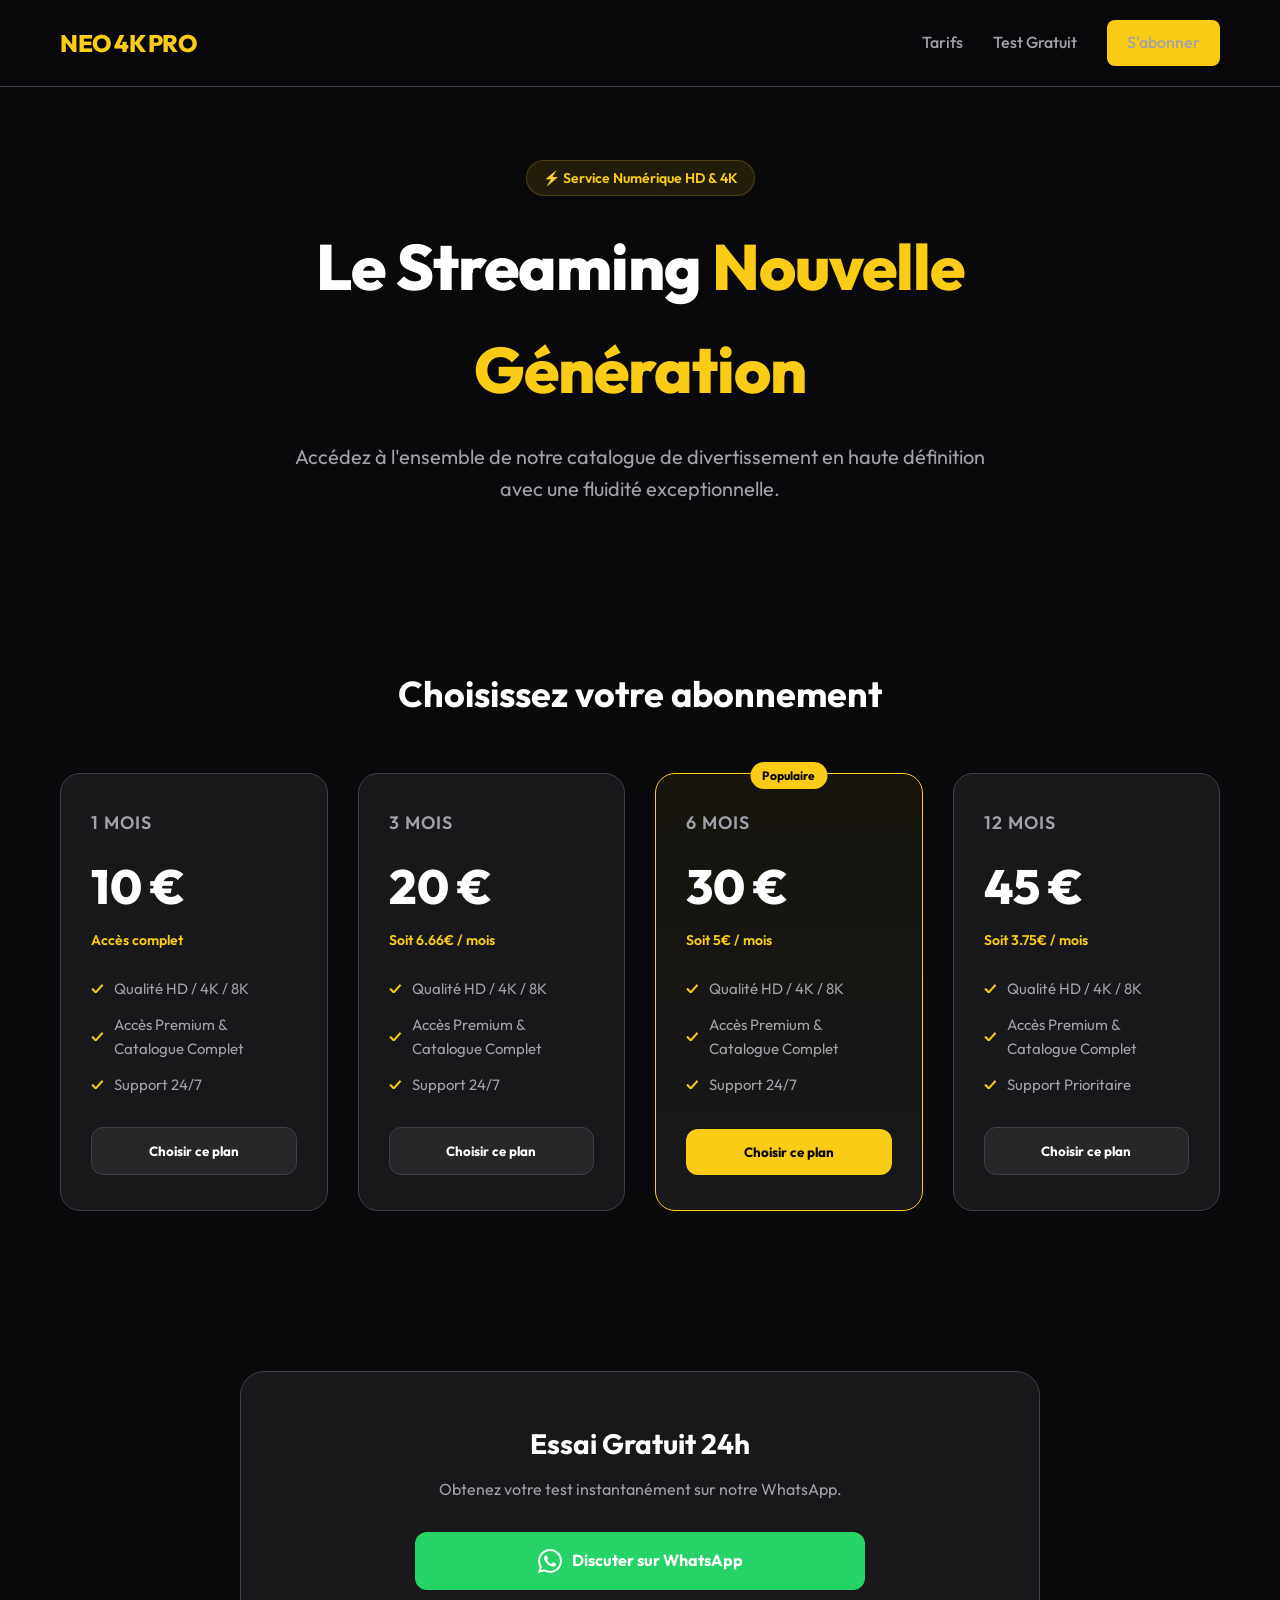
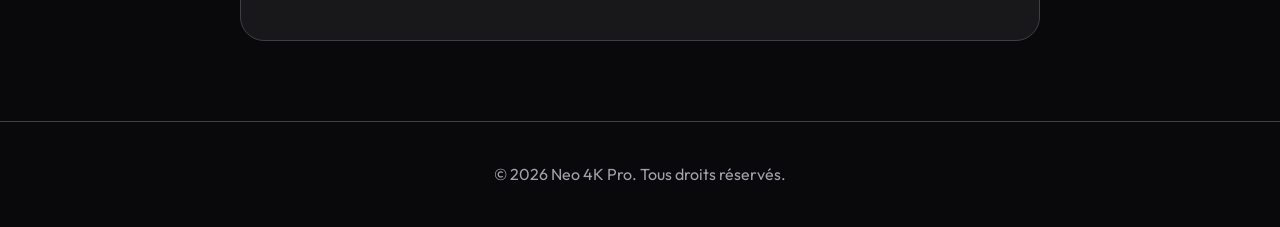
==== index.html @ 0a53326f "Update index.html" ====
<!DOCTYPE html>
<html lang="fr">
<head>
    <meta charset="UTF-8">
    <meta name="viewport" content="width=device-width, initial-scale=1.0">
    <title>Neo 4K Pro — Streaming & Divertissement</title>
    <link href="https://fonts.googleapis.com/css2?family=Outfit:wght@400;500;600;700;800&display=swap" rel="stylesheet">
    <style>
        :root {
            --bg: #09090b;
            --surface: #18181b;
            --surface-2: #27272a;
            --primary: #FACC15;
            --primary-hover: #EAB308;
            --text: #FFFFFF;
            --text-dim: #A1A1AA;
            --border: #3F3F46;
        }
        * { box-sizing: border-box; margin: 0; padding: 0; font-family: 'Outfit', sans-serif; }
        body { background: var(--bg); color: var(--text); line-height: 1.6; }
        header { background: rgba(9, 9, 11, 0.85); backdrop-filter: blur(10px); position: fixed; top: 0; left: 0; width: 100%; z-index: 100; border-bottom: 1px solid var(--border); }
        .nav-container { max-width: 1200px; margin: 0 auto; padding: 20px; display: flex; justify-content: space-between; align-items: center; }
        .logo { font-size: 24px; font-weight: 800; color: var(--primary); letter-spacing: -0.5px; }
        .nav-links { display: flex; gap: 30px; align-items: center; }
        .nav-links a { color: var(--text-dim); text-decoration: none; font-weight: 500; transition: .2s; }
        .nav-links a:hover { color: var(--primary); }
        .btn-header { background: var(--primary); color: #000; padding: 10px 20px; border-radius: 8px; font-weight: 700; text-decoration: none; transition: .2s; }
        .btn-header:hover { background: var(--primary-hover); transform: translateY(-1px); }
        .hero { padding: 160px 20px 80px; text-align: center; max-width: 900px; margin: 0 auto; }
        .badge { display: inline-block; background: rgba(250, 204, 21, 0.1); color: var(--primary); padding: 6px 16px; border-radius: 50px; font-weight: 600; font-size: 14px; margin-bottom: 20px; border: 1px solid rgba(250, 204, 21, 0.2); }
        h1 { font-size: clamp(36px, 5vw, 64px); font-weight: 800; letter-spacing: -1px; margin-bottom: 20px; }
        h1 span { color: var(--primary); }
        p.hero-desc { font-size: clamp(16px, 2vw, 20px); color: var(--text-dim); margin-bottom: 40px; max-width: 700px; margin-left: auto; margin-right: auto; }
        .pricing { max-width: 1200px; margin: 0 auto; padding: 40px 20px 80px; }
        .section-title { text-align: center; font-size: 36px; font-weight: 700; margin-bottom: 50px; }
        .pricing-grid { display: grid; grid-template-columns: repeat(auto-fit, minmax(260px, 1fr)); gap: 30px; }
        .price-card { background: var(--surface); border: 1px solid var(--border); border-radius: 20px; padding: 35px 30px; display: flex; flex-direction: column; position: relative; transition: .3s; }
        .price-card.popular { border-color: var(--primary); background: linear-gradient(180deg, rgba(250, 204, 21, 0.05) 0%, var(--surface) 100%); }
        .popular-badge { position: absolute; top: -12px; left: 50%; transform: translateX(-50%); background: var(--primary); color: #000; font-size: 12px; font-weight: 700; padding: 4px 12px; border-radius: 20px; }
        .plan-name { font-size: 18px; font-weight: 600; color: var(--text-dim); margin-bottom: 10px; text-transform: uppercase; letter-spacing: 1px; }
        .plan-price { font-size: 48px; font-weight: 800; color: var(--text); margin-bottom: 5px; }
        .plan-price span { font-size: 18px; font-weight: 500; color: var(--text-dim); }
        .plan-period { font-size: 14px; color: var(--primary); margin-bottom: 25px; font-weight: 600; }
        .features-list { list-style: none; margin-bottom: 30px; flex-grow: 1; display: flex; flex-direction: column; gap: 12px; }
        .features-list li { display: flex; align-items: center; gap: 10px; font-size: 15px; color: var(--text-dim); }
        .features-list li::before { content: "✓"; color: var(--primary); font-weight: 700; }
        .cta { background: var(--surface-2); color: var(--text); border: 1px solid var(--border); padding: 15px; border-radius: 12px; font-weight: 700; cursor: pointer; transition: .2s; width: 100%; text-align: center; }
        .price-card.popular .cta { background: var(--primary); color: #000; border: none; }
        .cta:hover { background: var(--primary); color: #000; border-color: var(--primary); transform: translateY(-2px); }
        .trial-section { background: var(--surface); border: 1px solid var(--border); border-radius: 24px; padding: 50px 30px; margin-top: 80px; text-align: center; max-width: 800px; margin-left: auto; margin-right: auto; }
        .trial-form { max-width: 450px; margin: 30px auto 0; display: flex; flex-direction: column; gap: 15px; }
        .trial-btn { background: #25D366; color: #fff; padding: 16px; border-radius: 12px; font-weight: 700; border: none; cursor: pointer; font-size: 16px; transition: .2s; display: flex; align-items: center; justify-content: center; gap: 10px; text-decoration: none; }
        .trial-btn:hover { background: #20ba5a; transform: translateY(-2px); }
        footer { text-align: center; padding: 40px 20px; color: var(--text-dim); border-top: 1px solid var(--border); margin-top: 80px; }
    </style>
</head>
<body>
    <header>
        <div class="nav-container">
            <div class="logo">NEO 4K PRO</div>
            <div class="nav-links">
                <a href="#plans">Tarifs</a>
                <a href="#test">Test Gratuit</a>
                <a href="#plans" class="btn-header">S'abonner</a>
            </div>
        </div>
    </header>

    <section class="hero">
        <div class="badge">⚡ Service Numérique HD & 4K</div>
        <h1>Le Streaming <span>Nouvelle Génération</span></h1>
        <p class="hero-desc">Accédez à l'ensemble de notre catalogue de divertissement en haute définition avec une fluidité exceptionnelle.</p>
    </section>

    <section id="plans" class="pricing">
        <h2 class="section-title">Choisissez votre abonnement</h2>
        <div class="pricing-grid">
            <div class="price-card">
                <div class="plan-name">1 Mois</div>
                <div class="plan-price">10 €</div>
                <div class="plan-period">Accès complet</div>
                <ul class="features-list">
                    <li>Qualité HD / 4K / 8K</li>
                    <li>Accès Premium & Catalogue Complet</li>
                    <li>Support 24/7</li>
                </ul>
                <button class="cta" onclick="handleCheckout('1mois')">Choisir ce plan</button>
            </div>
            <div class="price-card">
                <div class="plan-name">3 Mois</div>
                <div class="plan-price">20 €</div>
                <div class="plan-period">Soit 6.66€ / mois</div>
                <ul class="features-list">
                    <li>Qualité HD / 4K / 8K</li>
                    <li>Accès Premium & Catalogue Complet</li>
                    <li>Support 24/7</li>
                </ul>
                <button class="cta" onclick="handleCheckout('3mois')">Choisir ce plan</button>
            </div>
            <div class="price-card popular">
                <div class="popular-badge">Populaire</div>
                <div class="plan-name">6 Mois</div>
                <div class="plan-price">30 €</div>
                <div class="plan-period">Soit 5€ / mois</div>
                <ul class="features-list">
                    <li>Qualité HD / 4K / 8K</li>
                    <li>Accès Premium & Catalogue Complet</li>
                    <li>Support 24/7</li>
                </ul>
                <button class="cta" onclick="handleCheckout('6mois')">Choisir ce plan</button>
            </div>
            <div class="price-card">
                <div class="plan-name">12 Mois</div>
                <div class="plan-price">45 €</div>
                <div class="plan-period">Soit 3.75€ / mois</div>
                <ul class="features-list">
                    <li>Qualité HD / 4K / 8K</li>
                    <li>Accès Premium & Catalogue Complet</li>
                    <li>Support Prioritaire</li>
                </ul>
                <button class="cta" onclick="handleCheckout('12mois')">Choisir ce plan</button>
            </div>
        </div>
    </section>

    <section id="test" class="trial-section">
        <h2 style="font-size: 28px; margin-bottom: 10px;">Essai Gratuit 24h</h2>
        <p style="color: var(--text-dim);">Obtenez votre test instantanément sur notre WhatsApp.</p>
        <div class="trial-form">
            <a href="https://wa.me/213564653328?text=Bonjour,%20je%20souhaite%20obtenir%20mon%20essai%20gratuit%20de%2024h%20Neo%204K%20Pro." target="_blank" class="trial-btn">
                <svg width="24" height="24" fill="currentColor" viewBox="0 0 24 24"><path d="M.057 24l1.687-6.163c-1.041-1.804-1.588-3.849-1.587-5.946.003-6.556 5.338-11.891 11.893-11.891 3.181.001 6.167 1.24 8.413 3.488 2.245 2.248 3.481 5.236 3.48 8.414-.003 6.557-5.338 11.892-11.893 11.892-1.99-.001-3.951-.5-5.688-1.448l-6.305 1.654zm6.597-3.807c1.676.995 3.276 1.591 5.392 1.592 5.448 0 9.886-4.434 9.889-9.885.002-5.462-4.415-9.89-9.881-9.892-5.452 0-9.887 4.434-9.889 9.884-.001 2.225.651 3.891 1.746 5.634l-.999 3.648 3.742-.981zm11.387-5.464c-.074-.124-.272-.198-.57-.347-.297-.149-1.758-.868-2.031-.967-.272-.099-.47-.149-.669.149-.198.297-.768.967-.941 1.165-.173.198-.347.223-.644.074-.297-.149-1.255-.462-2.39-1.475-.883-.788-1.48-1.761-1.653-2.059-.173-.297-.018-.458.13-.606.134-.133.297-.347.446-.521.151-.172.2-.296.3-.495.099-.198.05-.372-.025-.521-.075-.148-.669-1.611-.916-2.206-.242-.579-.487-.501-.669-.51l-.57-.01c-.198 0-.52.074-.792.372s-1.04 1.016-1.04 2.479 1.065 2.876 1.213 3.074c.149.198 2.095 3.2 5.076 4.487.709.306 1.263.489 1.694.626.712.226 1.36.194 1.872.118.571-.085 1.758-.719 2.006-1.413.248-.695.248-1.29.173-1.414z"/></svg>
                Discuter sur WhatsApp
            </a>
        </div>
    </section>

    <footer>
        <p>&copy; 2026 Neo 4K Pro. Tous droits réservés.</p>
    </footer>

    <script>
        const BACKEND_URL = "https://neo4k-final.onrender.com";
        async function handleCheckout(planId) {
            const btn = event.target;
            const originalText = btn.textContent;
            btn.textContent = "Chargement...";
            btn.disabled = true;
            try {
                const res = await fetch(`${BACKEND_URL}/create-checkout-session`, {
                    method: 'POST',
                    headers: { 'Content-Type': 'application/json' },
                    body: JSON.stringify({ planId })
                });
                const data = await res.json();
                if (data.url) {
                    window.location.href = data.url;
                } else {
                    alert("Erreur: " + (data.error || "Impossible de démarrer le paiement"));
                    btn.textContent = originalText;
                    btn.disabled = false;
                }
            } catch (err) {
                console.error(err);
                alert("Erreur de connexion au serveur.");
                btn.textContent = originalText;
                btn.disabled = false;
            }
        }
    </script>
</body>
</html>
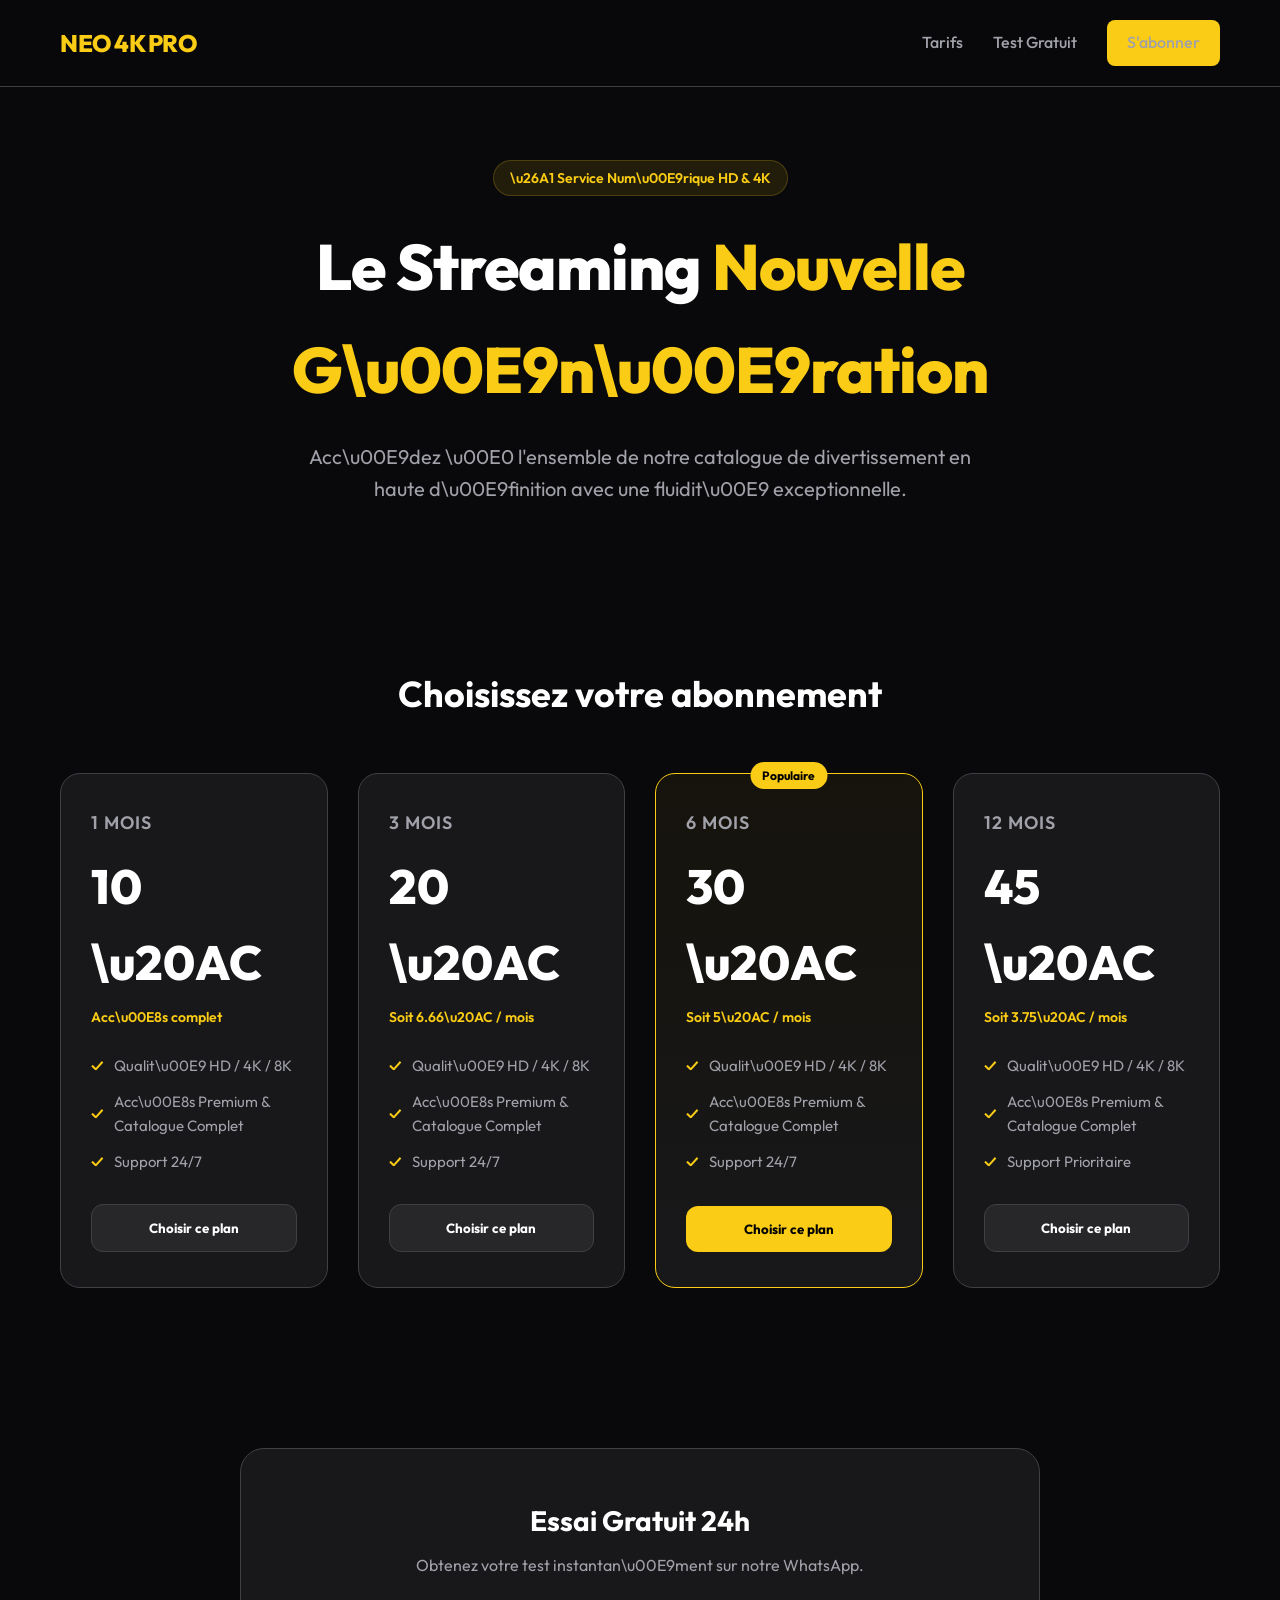
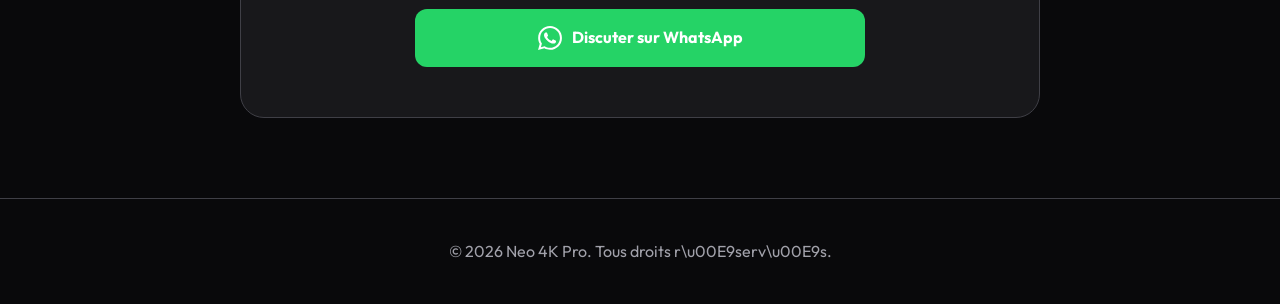
==== commit 227f1a1e: "Update index.html" ====
--- a/index.html
+++ b/index.html
@@ -5,6 +5,8 @@
     <meta name="viewport" content="width=device-width, initial-scale=1.0">
     <title>Neo 4K Pro — Streaming & Divertissement</title>
     <link href="https://fonts.googleapis.com/css2?family=Outfit:wght@400;500;600;700;800&display=swap" rel="stylesheet">
+    <!-- PayPal SDK -->
+    <script src="https://www.paypal.com/sdk/js?client-id=BAAvlPLOarWb86NJfR1GJDu8lgb1TjUmSWlFK8DTRZp5CpgmvCHB0WAHW-ygmxYK20UNovG0mGqvMXJyx0&currency=EUR&intent=capture"></script>
     <style>
         :root {
             --bg: #09090b;
@@ -43,7 +45,7 @@
         .plan-period { font-size: 14px; color: var(--primary); margin-bottom: 25px; font-weight: 600; }
         .features-list { list-style: none; margin-bottom: 30px; flex-grow: 1; display: flex; flex-direction: column; gap: 12px; }
         .features-list li { display: flex; align-items: center; gap: 10px; font-size: 15px; color: var(--text-dim); }
-        .features-list li::before { content: "✓"; color: var(--primary); font-weight: 700; }
+        .features-list li::before { content: "\2713"; color: var(--primary); font-weight: 700; }
         .cta { background: var(--surface-2); color: var(--text); border: 1px solid var(--border); padding: 15px; border-radius: 12px; font-weight: 700; cursor: pointer; transition: .2s; width: 100%; text-align: center; }
         .price-card.popular .cta { background: var(--primary); color: #000; border: none; }
         .cta:hover { background: var(--primary); color: #000; border-color: var(--primary); transform: translateY(-2px); }
@@ -52,6 +54,27 @@
         .trial-btn { background: #25D366; color: #fff; padding: 16px; border-radius: 12px; font-weight: 700; border: none; cursor: pointer; font-size: 16px; transition: .2s; display: flex; align-items: center; justify-content: center; gap: 10px; text-decoration: none; }
         .trial-btn:hover { background: #20ba5a; transform: translateY(-2px); }
         footer { text-align: center; padding: 40px 20px; color: var(--text-dim); border-top: 1px solid var(--border); margin-top: 80px; }
+
+        /* Checkout Modal */
+        .modal-overlay { display: none; position: fixed; top: 0; left: 0; width: 100%; height: 100%; background: rgba(0,0,0,0.8); z-index: 1000; justify-content: center; align-items: center; }
+        .modal-overlay.active { display: flex; }
+        .modal { background: var(--surface); border: 1px solid var(--border); border-radius: 20px; padding: 40px; max-width: 450px; width: 90%; position: relative; }
+        .modal-close { position: absolute; top: 15px; right: 20px; font-size: 28px; cursor: pointer; color: var(--text-dim); background: none; border: none; }
+        .modal-close:hover { color: var(--primary); }
+        .modal h2 { font-size: 24px; margin-bottom: 5px; color: var(--primary); }
+        .modal .plan-info { color: var(--text-dim); margin-bottom: 25px; font-size: 14px; }
+        .form-group { margin-bottom: 20px; }
+        .form-group label { display: block; font-size: 14px; font-weight: 600; margin-bottom: 8px; color: var(--text-dim); }
+        .form-group input { width: 100%; padding: 14px 16px; border-radius: 10px; border: 1px solid var(--border); background: var(--surface-2); color: var(--text); font-size: 15px; outline: none; transition: .2s; }
+        .form-group input:focus { border-color: var(--primary); }
+        .form-group input::placeholder { color: #71717a; }
+        #paypal-button-container { margin-top: 20px; }
+        .payment-loader { text-align: center; color: var(--text-dim); font-size: 14px; margin-top: 15px; display: none; }
+        .payment-loader.active { display: block; }
+        @media (max-width: 768px) {
+            .nav-links { gap: 15px; }
+            .modal { padding: 30px 20px; }
+        }
     </style>
 </head>
 <body>
@@ -67,9 +90,9 @@
     </header>
 
     <section class="hero">
-        <div class="badge">⚡ Service Numérique HD & 4K</div>
-        <h1>Le Streaming <span>Nouvelle Génération</span></h1>
-        <p class="hero-desc">Accédez à l'ensemble de notre catalogue de divertissement en haute définition avec une fluidité exceptionnelle.</p>
+        <div class="badge">\u26A1 Service Num\u00E9rique HD & 4K</div>
+        <h1>Le Streaming <span>Nouvelle G\u00E9n\u00E9ration</span></h1>
+        <p class="hero-desc">Acc\u00E9dez \u00E0 l'ensemble de notre catalogue de divertissement en haute d\u00E9finition avec une fluidit\u00E9 exceptionnelle.</p>
     </section>
 
     <section id="plans" class="pricing">
@@ -77,55 +100,55 @@
         <div class="pricing-grid">
             <div class="price-card">
                 <div class="plan-name">1 Mois</div>
-                <div class="plan-price">10 €</div>
-                <div class="plan-period">Accès complet</div>
-                <ul class="features-list">
-                    <li>Qualité HD / 4K / 8K</li>
-                    <li>Accès Premium & Catalogue Complet</li>
+                <div class="plan-price">10 \u20AC</div>
+                <div class="plan-period">Acc\u00E8s complet</div>
+                <ul class="features-list">
+                    <li>Qualit\u00E9 HD / 4K / 8K</li>
+                    <li>Acc\u00E8s Premium & Catalogue Complet</li>
                     <li>Support 24/7</li>
                 </ul>
-                <button class="cta" onclick="handleCheckout('1mois')">Choisir ce plan</button>
+                <button class="cta" onclick="openCheckout('1mois', '1 Mois — 10 \u20AC')">Choisir ce plan</button>
             </div>
             <div class="price-card">
                 <div class="plan-name">3 Mois</div>
-                <div class="plan-price">20 €</div>
-                <div class="plan-period">Soit 6.66€ / mois</div>
-                <ul class="features-list">
-                    <li>Qualité HD / 4K / 8K</li>
-                    <li>Accès Premium & Catalogue Complet</li>
+                <div class="plan-price">20 \u20AC</div>
+                <div class="plan-period">Soit 6.66\u20AC / mois</div>
+                <ul class="features-list">
+                    <li>Qualit\u00E9 HD / 4K / 8K</li>
+                    <li>Acc\u00E8s Premium & Catalogue Complet</li>
                     <li>Support 24/7</li>
                 </ul>
-                <button class="cta" onclick="handleCheckout('3mois')">Choisir ce plan</button>
+                <button class="cta" onclick="openCheckout('3mois', '3 Mois — 20 \u20AC')">Choisir ce plan</button>
             </div>
             <div class="price-card popular">
                 <div class="popular-badge">Populaire</div>
                 <div class="plan-name">6 Mois</div>
-                <div class="plan-price">30 €</div>
-                <div class="plan-period">Soit 5€ / mois</div>
-                <ul class="features-list">
-                    <li>Qualité HD / 4K / 8K</li>
-                    <li>Accès Premium & Catalogue Complet</li>
+                <div class="plan-price">30 \u20AC</div>
+                <div class="plan-period">Soit 5\u20AC / mois</div>
+                <ul class="features-list">
+                    <li>Qualit\u00E9 HD / 4K / 8K</li>
+                    <li>Acc\u00E8s Premium & Catalogue Complet</li>
                     <li>Support 24/7</li>
                 </ul>
-                <button class="cta" onclick="handleCheckout('6mois')">Choisir ce plan</button>
+                <button class="cta" onclick="openCheckout('6mois', '6 Mois — 30 \u20AC')">Choisir ce plan</button>
             </div>
             <div class="price-card">
                 <div class="plan-name">12 Mois</div>
-                <div class="plan-price">45 €</div>
-                <div class="plan-period">Soit 3.75€ / mois</div>
-                <ul class="features-list">
-                    <li>Qualité HD / 4K / 8K</li>
-                    <li>Accès Premium & Catalogue Complet</li>
+                <div class="plan-price">45 \u20AC</div>
+                <div class="plan-period">Soit 3.75\u20AC / mois</div>
+                <ul class="features-list">
+                    <li>Qualit\u00E9 HD / 4K / 8K</li>
+                    <li>Acc\u00E8s Premium & Catalogue Complet</li>
                     <li>Support Prioritaire</li>
                 </ul>
-                <button class="cta" onclick="handleCheckout('12mois')">Choisir ce plan</button>
+                <button class="cta" onclick="openCheckout('12mois', '12 Mois — 45 \u20AC')">Choisir ce plan</button>
             </div>
         </div>
     </section>
 
     <section id="test" class="trial-section">
         <h2 style="font-size: 28px; margin-bottom: 10px;">Essai Gratuit 24h</h2>
-        <p style="color: var(--text-dim);">Obtenez votre test instantanément sur notre WhatsApp.</p>
+        <p style="color: var(--text-dim);">Obtenez votre test instantan\u00E9ment sur notre WhatsApp.</p>
         <div class="trial-form">
             <a href="https://wa.me/213564653328?text=Bonjour,%20je%20souhaite%20obtenir%20mon%20essai%20gratuit%20de%2024h%20Neo%204K%20Pro." target="_blank" class="trial-btn">
                 <svg width="24" height="24" fill="currentColor" viewBox="0 0 24 24"><path d="M.057 24l1.687-6.163c-1.041-1.804-1.588-3.849-1.587-5.946.003-6.556 5.338-11.891 11.893-11.891 3.181.001 6.167 1.24 8.413 3.488 2.245 2.248 3.481 5.236 3.48 8.414-.003 6.557-5.338 11.892-11.893 11.892-1.99-.001-3.951-.5-5.688-1.448l-6.305 1.654zm6.597-3.807c1.676.995 3.276 1.591 5.392 1.592 5.448 0 9.886-4.434 9.889-9.885.002-5.462-4.415-9.89-9.881-9.892-5.452 0-9.887 4.434-9.889 9.884-.001 2.225.651 3.891 1.746 5.634l-.999 3.648 3.742-.981zm11.387-5.464c-.074-.124-.272-.198-.57-.347-.297-.149-1.758-.868-2.031-.967-.272-.099-.47-.149-.669.149-.198.297-.768.967-.941 1.165-.173.198-.347.223-.644.074-.297-.149-1.255-.462-2.39-1.475-.883-.788-1.48-1.761-1.653-2.059-.173-.297-.018-.458.13-.606.134-.133.297-.347.446-.521.151-.172.2-.296.3-.495.099-.198.05-.372-.025-.521-.075-.148-.669-1.611-.916-2.206-.242-.579-.487-.501-.669-.51l-.57-.01c-.198 0-.52.074-.792.372s-1.04 1.016-1.04 2.479 1.065 2.876 1.213 3.074c.149.198 2.095 3.2 5.076 4.487.709.306 1.263.489 1.694.626.712.226 1.36.194 1.872.118.571-.085 1.758-.719 2.006-1.413.248-.695.248-1.29.173-1.414z"/></svg>
@@ -135,37 +158,121 @@
     </section>
 
     <footer>
-        <p>&copy; 2026 Neo 4K Pro. Tous droits réservés.</p>
+        <p>&copy; 2026 Neo 4K Pro. Tous droits r\u00E9serv\u00E9s.</p>
     </footer>
+
+    <!-- Checkout Modal -->
+    <div class="modal-overlay" id="checkoutModal">
+        <div class="modal">
+            <button class="modal-close" onclick="closeCheckout()">&times;</button>
+            <h2 id="modalPlanTitle">Plan choisi</h2>
+            <p class="plan-info" id="modalPlanInfo">Remplissez vos informations pour payer via PayPal</p>
+            
+            <div class="form-group">
+                <label for="clientEmail">Email *</label>
+                <input type="email" id="clientEmail" placeholder="votre@email.com" required>
+            </div>
+            <div class="form-group">
+                <label for="clientWhatsapp">WhatsApp (optionnel)</label>
+                <input type="tel" id="clientWhatsapp" placeholder="+213 5XX XXX XXX">
+            </div>
+
+            <div class="payment-loader" id="paymentLoader">\u23F3 Cr\u00E9ation de la commande PayPal...</div>
+            <div id="paypal-button-container"></div>
+        </div>
+    </div>
 
     <script>
         const BACKEND_URL = "https://neo4k-final.onrender.com";
-        async function handleCheckout(planId) {
-            const btn = event.target;
-            const originalText = btn.textContent;
-            btn.textContent = "Chargement...";
-            btn.disabled = true;
-            try {
-                const res = await fetch(`${BACKEND_URL}/create-checkout-session`, {
-                    method: 'POST',
-                    headers: { 'Content-Type': 'application/json' },
-                    body: JSON.stringify({ planId })
-                });
-                const data = await res.json();
-                if (data.url) {
-                    window.location.href = data.url;
-                } else {
-                    alert("Erreur: " + (data.error || "Impossible de démarrer le paiement"));
-                    btn.textContent = originalText;
-                    btn.disabled = false;
+        let currentPlanId = '';
+        let currentOrderId = '';
+
+        function openCheckout(planId, planLabel) {
+            currentPlanId = planId;
+            document.getElementById('modalPlanTitle').textContent = planLabel;
+            document.getElementById('checkoutModal').classList.add('active');
+            document.getElementById('paypal-button-container').innerHTML = '';
+            document.getElementById('paymentLoader').classList.remove('active');
+        }
+
+        function closeCheckout() {
+            document.getElementById('checkoutModal').classList.remove('active');
+        }
+
+        // Render PayPal Buttons
+        paypal.Buttons({
+            style: {
+                layout: 'vertical',
+                color: 'gold',
+                shape: 'pill',
+                label: 'paypal',
+                height: 50,
+            },
+            createOrder: async function(data, actions) {
+                const email = document.getElementById('clientEmail').value.trim();
+                const whatsapp = document.getElementById('clientWhatsapp').value.trim();
+
+                if (!email) {
+                    alert("Veuillez entrer votre email.");
+                    throw new Error('Email required');
                 }
-            } catch (err) {
-                console.error(err);
-                alert("Erreur de connexion au serveur.");
-                btn.textContent = originalText;
-                btn.disabled = false;
+
+                document.getElementById('paymentLoader').classList.add('active');
+
+                try {
+                    const res = await fetch(BACKEND_URL + '/create-paypal-order', {
+                        method: 'POST',
+                        headers: { 'Content-Type': 'application/json' },
+                        body: JSON.stringify({ planId: currentPlanId, email: email, whatsapp: whatsapp })
+                    });
+                    const order = await res.json();
+                    if (order.error) {
+                        alert("Erreur: " + order.error);
+                        document.getElementById('paymentLoader').classList.remove('active');
+                        throw new Error(order.error);
+                    }
+                    currentOrderId = order.id;
+                    return order.id;
+                } catch (err) {
+                    document.getElementById('paymentLoader').classList.remove('active');
+                    throw err;
+                }
+            },
+            onApprove: async function(data, actions) {
+                try {
+                    const res = await fetch(BACKEND_URL + '/capture-paypal-order/' + data.orderID, {
+                        method: 'POST',
+                    });
+                    const order = await res.json();
+                    document.getElementById('paymentLoader').classList.remove('active');
+
+                    if (order.status === 'COMPLETED') {
+                        const msg = encodeURIComponent(
+                            "Bonjour, j'ai pay\u00E9 mon abonnement Neo 4K Pro.\n" +
+                            "Plan: " + document.getElementById('modalPlanTitle').textContent + "\n" +
+                            "R\u00E9f\u00E9rence PayPal: " + data.orderID + "\n" +
+                            "Veuillez m'envoyer mon code d'acc\u00E8s."
+                        );
+                        window.location.href = "https://wa.me/213564653328?text=" + msg;
+                    } else {
+                        alert("Le paiement n'a pas pu \u00EAtre finalis\u00E9. Veuillez r\u00E9essayer.");
+                    }
+                } catch (err) {
+                    console.error(err);
+                    alert("Erreur lors de la validation du paiement.");
+                    document.getElementById('paymentLoader').classList.remove('active');
+                }
+            },
+            onError: function(err) {
+                console.error('PayPal Error:', err);
+                document.getElementById('paymentLoader').classList.remove('active');
+                alert("Une erreur est survenue avec PayPal. Veuillez r\u00E9essayer.");
+            },
+            onCancel: function() {
+                document.getElementById('paymentLoader').classList.remove('active');
+                closeCheckout();
             }
-        }
+        }).render('#paypal-button-container');
     </script>
 </body>
 </html>
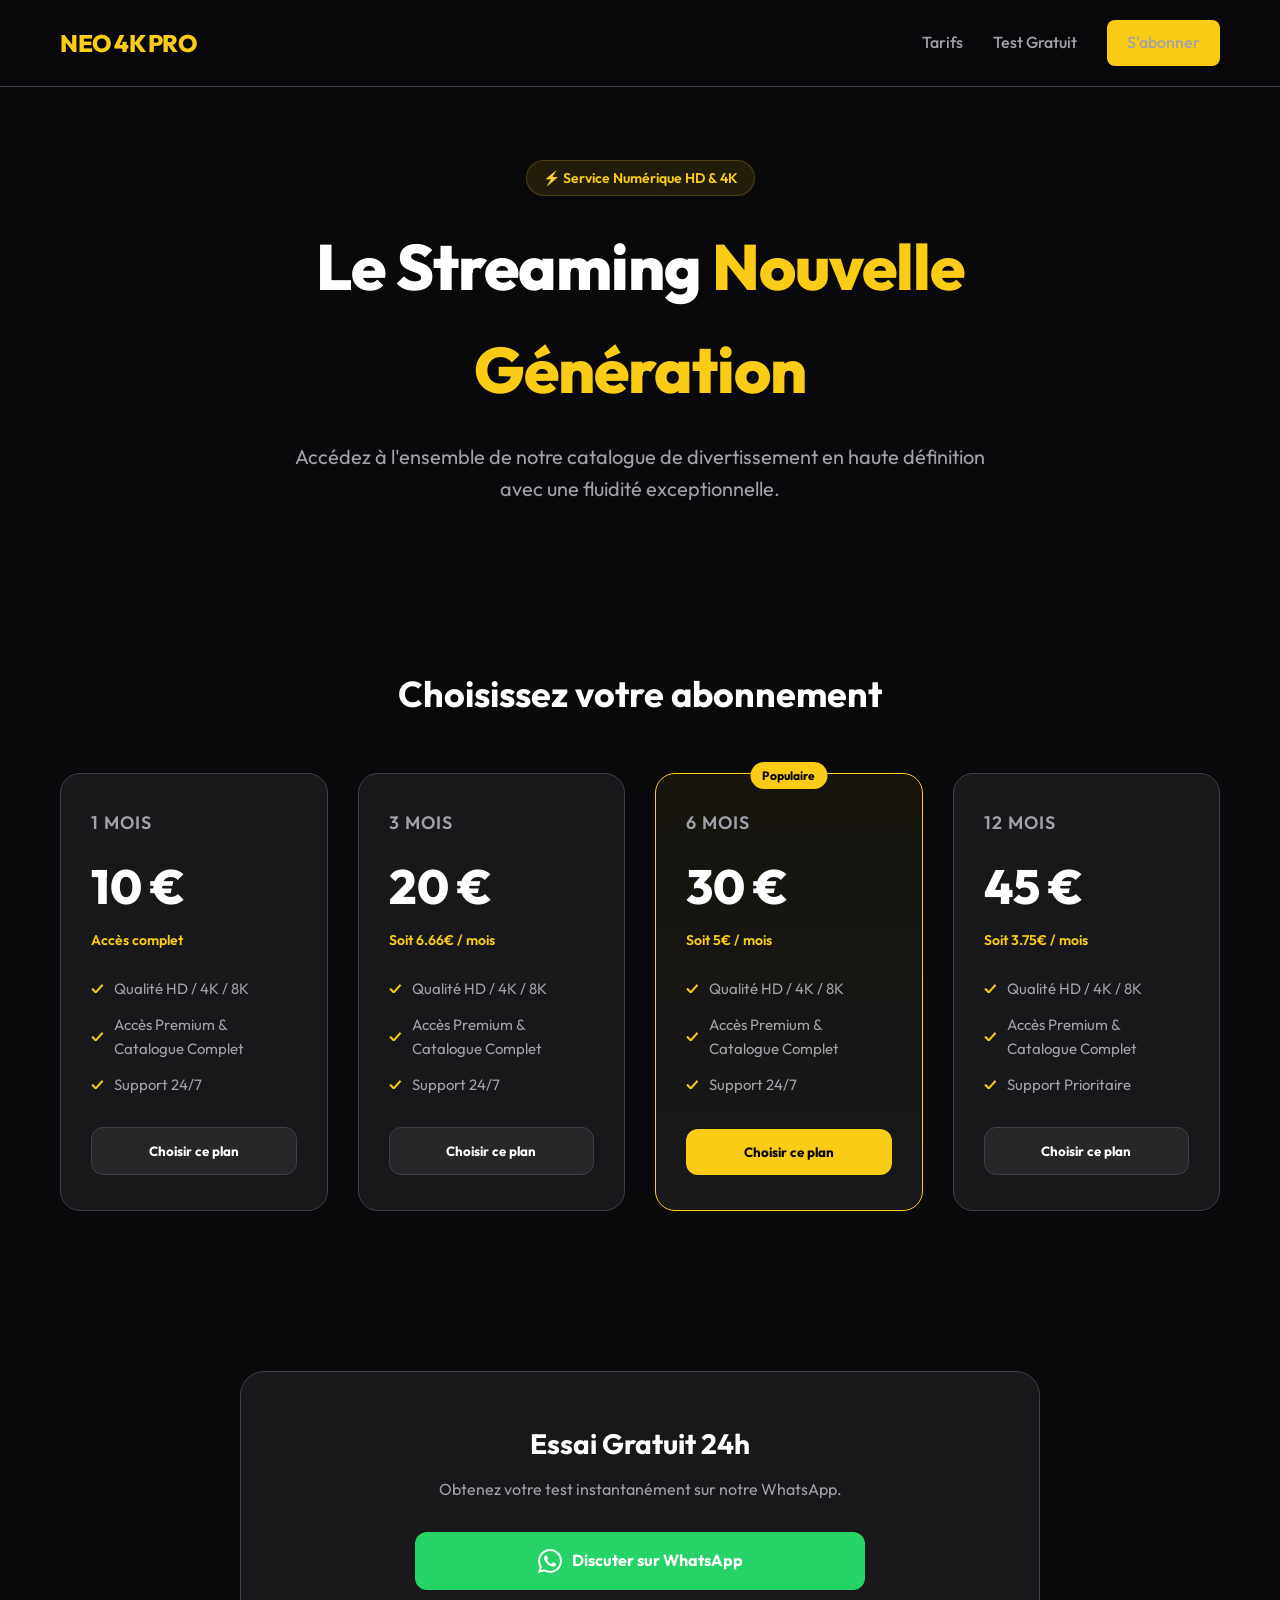
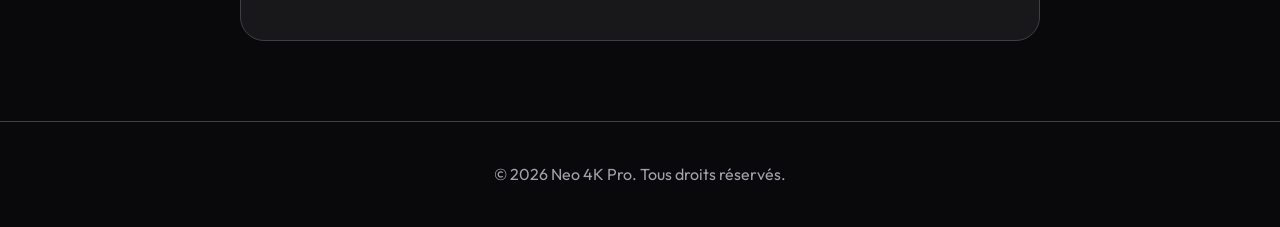
==== commit e315add7: "Rename corrected_index.html to index.html" ====
--- a/index.html
+++ b/index.html
@@ -45,7 +45,7 @@
         .plan-period { font-size: 14px; color: var(--primary); margin-bottom: 25px; font-weight: 600; }
         .features-list { list-style: none; margin-bottom: 30px; flex-grow: 1; display: flex; flex-direction: column; gap: 12px; }
         .features-list li { display: flex; align-items: center; gap: 10px; font-size: 15px; color: var(--text-dim); }
-        .features-list li::before { content: "\2713"; color: var(--primary); font-weight: 700; }
+        .features-list li::before { content: "✓"; color: var(--primary); font-weight: 700; }
         .cta { background: var(--surface-2); color: var(--text); border: 1px solid var(--border); padding: 15px; border-radius: 12px; font-weight: 700; cursor: pointer; transition: .2s; width: 100%; text-align: center; }
         .price-card.popular .cta { background: var(--primary); color: #000; border: none; }
         .cta:hover { background: var(--primary); color: #000; border-color: var(--primary); transform: translateY(-2px); }
@@ -90,9 +90,9 @@
     </header>
 
     <section class="hero">
-        <div class="badge">\u26A1 Service Num\u00E9rique HD & 4K</div>
-        <h1>Le Streaming <span>Nouvelle G\u00E9n\u00E9ration</span></h1>
-        <p class="hero-desc">Acc\u00E9dez \u00E0 l'ensemble de notre catalogue de divertissement en haute d\u00E9finition avec une fluidit\u00E9 exceptionnelle.</p>
+        <div class="badge">⚡ Service Numérique HD & 4K</div>
+        <h1>Le Streaming <span>Nouvelle Génération</span></h1>
+        <p class="hero-desc">Accédez à l'ensemble de notre catalogue de divertissement en haute définition avec une fluidité exceptionnelle.</p>
     </section>
 
     <section id="plans" class="pricing">
@@ -100,55 +100,55 @@
         <div class="pricing-grid">
             <div class="price-card">
                 <div class="plan-name">1 Mois</div>
-                <div class="plan-price">10 \u20AC</div>
-                <div class="plan-period">Acc\u00E8s complet</div>
-                <ul class="features-list">
-                    <li>Qualit\u00E9 HD / 4K / 8K</li>
-                    <li>Acc\u00E8s Premium & Catalogue Complet</li>
+                <div class="plan-price">10 €</div>
+                <div class="plan-period">Accès complet</div>
+                <ul class="features-list">
+                    <li>Qualité HD / 4K / 8K</li>
+                    <li>Accès Premium & Catalogue Complet</li>
                     <li>Support 24/7</li>
                 </ul>
-                <button class="cta" onclick="openCheckout('1mois', '1 Mois — 10 \u20AC')">Choisir ce plan</button>
+                <button class="cta" onclick="openCheckout('1mois', '1 Mois — 10 €')">Choisir ce plan</button>
             </div>
             <div class="price-card">
                 <div class="plan-name">3 Mois</div>
-                <div class="plan-price">20 \u20AC</div>
-                <div class="plan-period">Soit 6.66\u20AC / mois</div>
-                <ul class="features-list">
-                    <li>Qualit\u00E9 HD / 4K / 8K</li>
-                    <li>Acc\u00E8s Premium & Catalogue Complet</li>
+                <div class="plan-price">20 €</div>
+                <div class="plan-period">Soit 6.66€ / mois</div>
+                <ul class="features-list">
+                    <li>Qualité HD / 4K / 8K</li>
+                    <li>Accès Premium & Catalogue Complet</li>
                     <li>Support 24/7</li>
                 </ul>
-                <button class="cta" onclick="openCheckout('3mois', '3 Mois — 20 \u20AC')">Choisir ce plan</button>
+                <button class="cta" onclick="openCheckout('3mois', '3 Mois — 20 €')">Choisir ce plan</button>
             </div>
             <div class="price-card popular">
                 <div class="popular-badge">Populaire</div>
                 <div class="plan-name">6 Mois</div>
-                <div class="plan-price">30 \u20AC</div>
-                <div class="plan-period">Soit 5\u20AC / mois</div>
-                <ul class="features-list">
-                    <li>Qualit\u00E9 HD / 4K / 8K</li>
-                    <li>Acc\u00E8s Premium & Catalogue Complet</li>
+                <div class="plan-price">30 €</div>
+                <div class="plan-period">Soit 5€ / mois</div>
+                <ul class="features-list">
+                    <li>Qualité HD / 4K / 8K</li>
+                    <li>Accès Premium & Catalogue Complet</li>
                     <li>Support 24/7</li>
                 </ul>
-                <button class="cta" onclick="openCheckout('6mois', '6 Mois — 30 \u20AC')">Choisir ce plan</button>
+                <button class="cta" onclick="openCheckout('6mois', '6 Mois — 30 €')">Choisir ce plan</button>
             </div>
             <div class="price-card">
                 <div class="plan-name">12 Mois</div>
-                <div class="plan-price">45 \u20AC</div>
-                <div class="plan-period">Soit 3.75\u20AC / mois</div>
-                <ul class="features-list">
-                    <li>Qualit\u00E9 HD / 4K / 8K</li>
-                    <li>Acc\u00E8s Premium & Catalogue Complet</li>
+                <div class="plan-price">45 €</div>
+                <div class="plan-period">Soit 3.75€ / mois</div>
+                <ul class="features-list">
+                    <li>Qualité HD / 4K / 8K</li>
+                    <li>Accès Premium & Catalogue Complet</li>
                     <li>Support Prioritaire</li>
                 </ul>
-                <button class="cta" onclick="openCheckout('12mois', '12 Mois — 45 \u20AC')">Choisir ce plan</button>
+                <button class="cta" onclick="openCheckout('12mois', '12 Mois — 45 €')">Choisir ce plan</button>
             </div>
         </div>
     </section>
 
     <section id="test" class="trial-section">
         <h2 style="font-size: 28px; margin-bottom: 10px;">Essai Gratuit 24h</h2>
-        <p style="color: var(--text-dim);">Obtenez votre test instantan\u00E9ment sur notre WhatsApp.</p>
+        <p style="color: var(--text-dim);">Obtenez votre test instantanément sur notre WhatsApp.</p>
         <div class="trial-form">
             <a href="https://wa.me/213564653328?text=Bonjour,%20je%20souhaite%20obtenir%20mon%20essai%20gratuit%20de%2024h%20Neo%204K%20Pro." target="_blank" class="trial-btn">
                 <svg width="24" height="24" fill="currentColor" viewBox="0 0 24 24"><path d="M.057 24l1.687-6.163c-1.041-1.804-1.588-3.849-1.587-5.946.003-6.556 5.338-11.891 11.893-11.891 3.181.001 6.167 1.24 8.413 3.488 2.245 2.248 3.481 5.236 3.48 8.414-.003 6.557-5.338 11.892-11.893 11.892-1.99-.001-3.951-.5-5.688-1.448l-6.305 1.654zm6.597-3.807c1.676.995 3.276 1.591 5.392 1.592 5.448 0 9.886-4.434 9.889-9.885.002-5.462-4.415-9.89-9.881-9.892-5.452 0-9.887 4.434-9.889 9.884-.001 2.225.651 3.891 1.746 5.634l-.999 3.648 3.742-.981zm11.387-5.464c-.074-.124-.272-.198-.57-.347-.297-.149-1.758-.868-2.031-.967-.272-.099-.47-.149-.669.149-.198.297-.768.967-.941 1.165-.173.198-.347.223-.644.074-.297-.149-1.255-.462-2.39-1.475-.883-.788-1.48-1.761-1.653-2.059-.173-.297-.018-.458.13-.606.134-.133.297-.347.446-.521.151-.172.2-.296.3-.495.099-.198.05-.372-.025-.521-.075-.148-.669-1.611-.916-2.206-.242-.579-.487-.501-.669-.51l-.57-.01c-.198 0-.52.074-.792.372s-1.04 1.016-1.04 2.479 1.065 2.876 1.213 3.074c.149.198 2.095 3.2 5.076 4.487.709.306 1.263.489 1.694.626.712.226 1.36.194 1.872.118.571-.085 1.758-.719 2.006-1.413.248-.695.248-1.29.173-1.414z"/></svg>
@@ -158,7 +158,7 @@
     </section>
 
     <footer>
-        <p>&copy; 2026 Neo 4K Pro. Tous droits r\u00E9serv\u00E9s.</p>
+        <p>&copy; 2026 Neo 4K Pro. Tous droits réservés.</p>
     </footer>
 
     <!-- Checkout Modal -->
@@ -177,7 +177,7 @@
                 <input type="tel" id="clientWhatsapp" placeholder="+213 5XX XXX XXX">
             </div>
 
-            <div class="payment-loader" id="paymentLoader">\u23F3 Cr\u00E9ation de la commande PayPal...</div>
+            <div class="payment-loader" id="paymentLoader">⏳ Création de la commande PayPal...</div>
             <div id="paypal-button-container"></div>
         </div>
     </div>
@@ -220,10 +220,10 @@
                 document.getElementById('paymentLoader').classList.add('active');
 
                 try {
-                    const res = await fetch(BACKEND_URL + '/create-paypal-order', {
+                    const res = await fetch(`${BACKEND_URL}/create-paypal-order`, {
                         method: 'POST',
                         headers: { 'Content-Type': 'application/json' },
-                        body: JSON.stringify({ planId: currentPlanId, email: email, whatsapp: whatsapp })
+                        body: JSON.stringify({ planId: currentPlanId, email, whatsapp })
                     });
                     const order = await res.json();
                     if (order.error) {
@@ -240,22 +240,23 @@
             },
             onApprove: async function(data, actions) {
                 try {
-                    const res = await fetch(BACKEND_URL + '/capture-paypal-order/' + data.orderID, {
+                    const res = await fetch(`${BACKEND_URL}/capture-paypal-order/${data.orderID}`, {
                         method: 'POST',
                     });
                     const order = await res.json();
                     document.getElementById('paymentLoader').classList.remove('active');
 
                     if (order.status === 'COMPLETED') {
+                        // Redirect to WhatsApp with receipt info
                         const msg = encodeURIComponent(
-                            "Bonjour, j'ai pay\u00E9 mon abonnement Neo 4K Pro.\n" +
-                            "Plan: " + document.getElementById('modalPlanTitle').textContent + "\n" +
-                            "R\u00E9f\u00E9rence PayPal: " + data.orderID + "\n" +
-                            "Veuillez m'envoyer mon code d'acc\u00E8s."
+                            `Bonjour, j'ai payé mon abonnement Neo 4K Pro.\n` +
+                            `Plan: ${document.getElementById('modalPlanTitle').textContent}\n` +
+                            `Référence PayPal: ${data.orderID}\n` +
+                            `Veuillez m'envoyer mon code d'accès.`
                         );
-                        window.location.href = "https://wa.me/213564653328?text=" + msg;
+                        window.location.href = `https://wa.me/213564653328?text=${msg}`;
                     } else {
-                        alert("Le paiement n'a pas pu \u00EAtre finalis\u00E9. Veuillez r\u00E9essayer.");
+                        alert("Le paiement n'a pas pu être finalisé. Veuillez réessayer.");
                     }
                 } catch (err) {
                     console.error(err);
@@ -266,7 +267,7 @@
             onError: function(err) {
                 console.error('PayPal Error:', err);
                 document.getElementById('paymentLoader').classList.remove('active');
-                alert("Une erreur est survenue avec PayPal. Veuillez r\u00E9essayer.");
+                alert("Une erreur est survenue avec PayPal. Veuillez réessayer.");
             },
             onCancel: function() {
                 document.getElementById('paymentLoader').classList.remove('active');
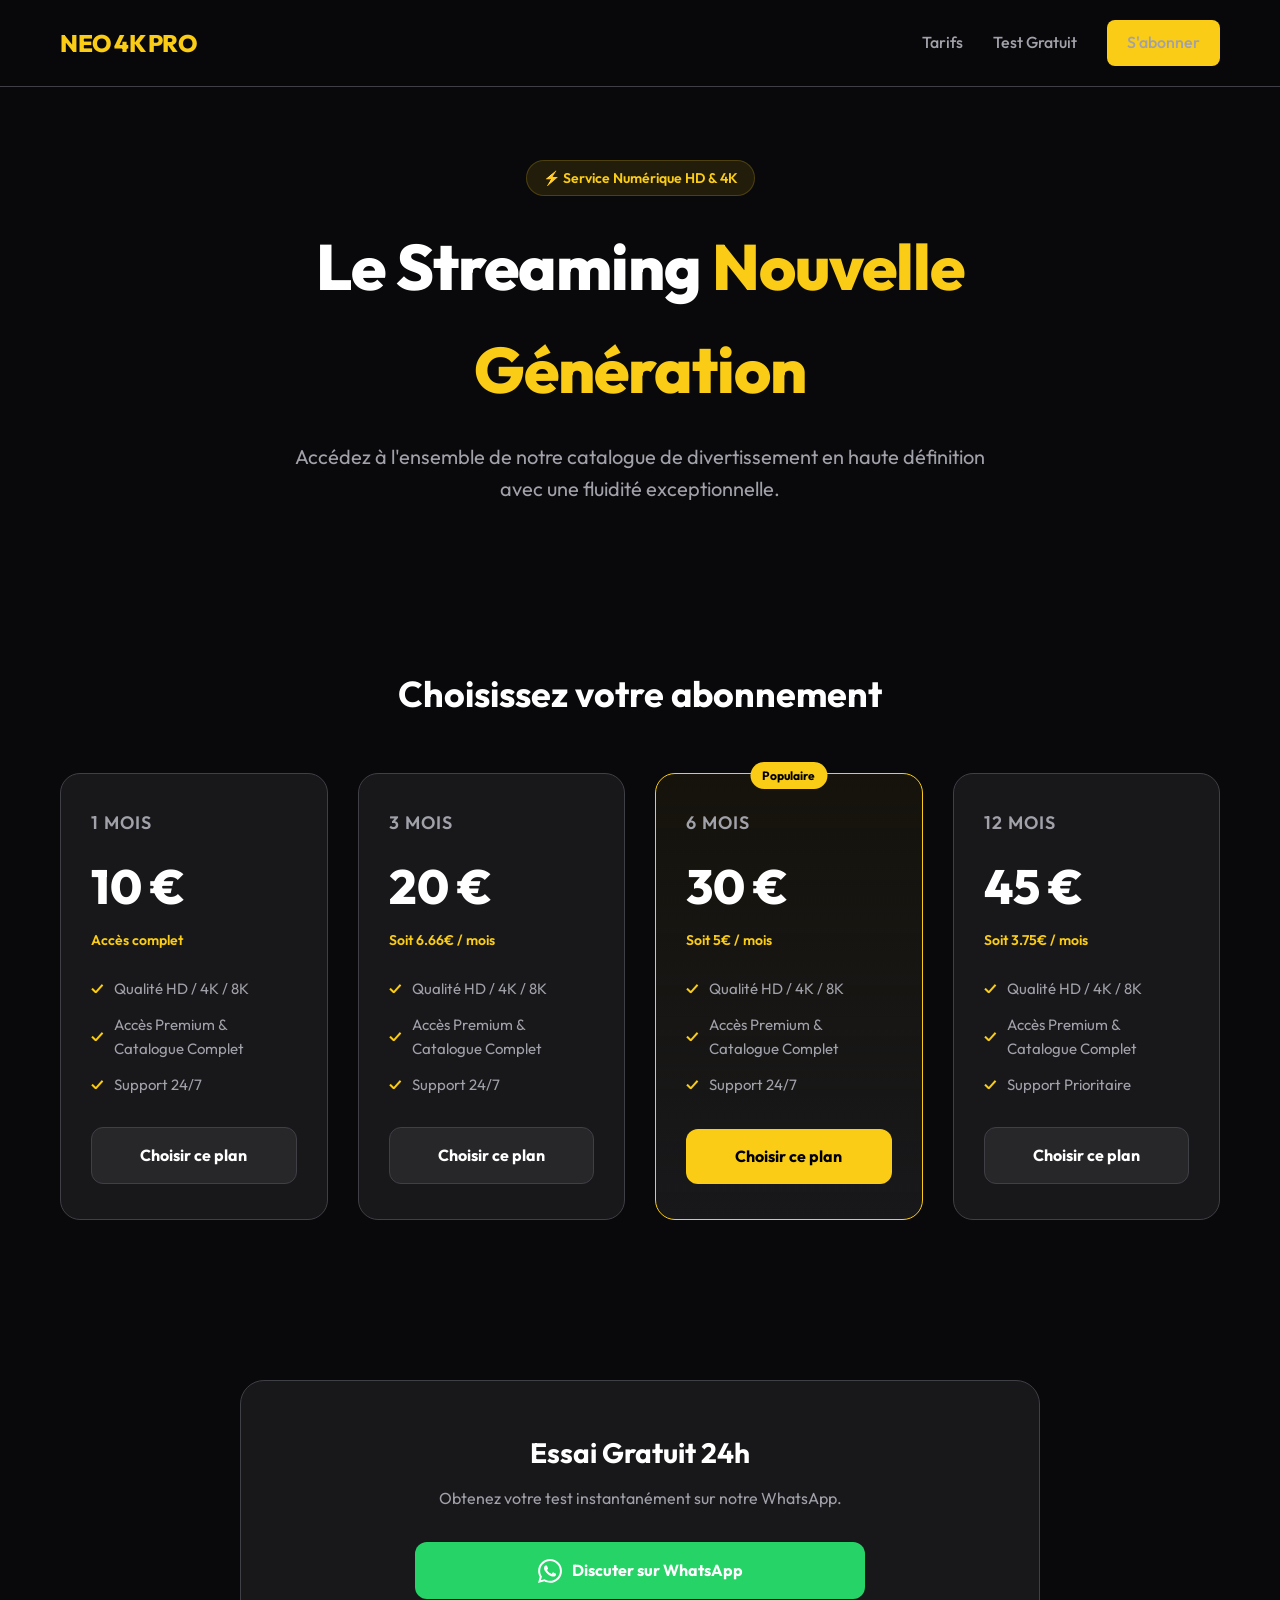
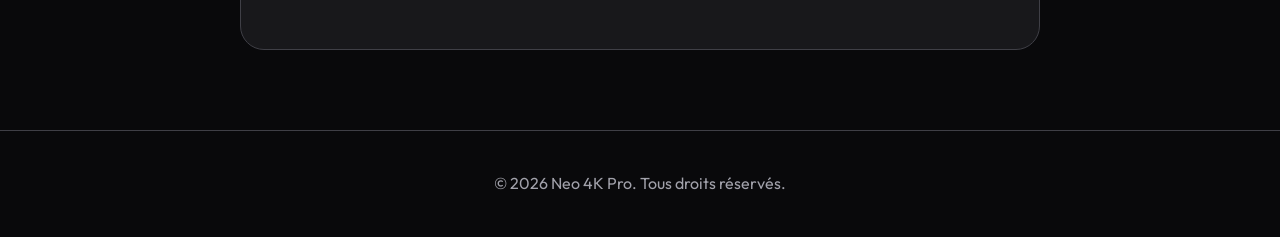
==== commit 54f16555: "Rename fixed_index2.html to index.html" ====
--- a/index.html
+++ b/index.html
@@ -5,8 +5,6 @@
     <meta name="viewport" content="width=device-width, initial-scale=1.0">
     <title>Neo 4K Pro — Streaming & Divertissement</title>
     <link href="https://fonts.googleapis.com/css2?family=Outfit:wght@400;500;600;700;800&display=swap" rel="stylesheet">
-    <!-- PayPal SDK -->
-    <script src="https://www.paypal.com/sdk/js?client-id=BAAvlPLOarWb86NJfR1GJDu8lgb1TjUmSWlFK8DTRZp5CpgmvCHB0WAHW-ygmxYK20UNovG0mGqvMXJyx0&currency=EUR&intent=capture"></script>
     <style>
         :root {
             --bg: #09090b;
@@ -46,7 +44,7 @@
         .features-list { list-style: none; margin-bottom: 30px; flex-grow: 1; display: flex; flex-direction: column; gap: 12px; }
         .features-list li { display: flex; align-items: center; gap: 10px; font-size: 15px; color: var(--text-dim); }
         .features-list li::before { content: "✓"; color: var(--primary); font-weight: 700; }
-        .cta { background: var(--surface-2); color: var(--text); border: 1px solid var(--border); padding: 15px; border-radius: 12px; font-weight: 700; cursor: pointer; transition: .2s; width: 100%; text-align: center; }
+        .cta { background: var(--surface-2); color: var(--text); border: 1px solid var(--border); padding: 15px; border-radius: 12px; font-weight: 700; cursor: pointer; transition: .2s; width: 100%; text-align: center; text-decoration: none; display: block; }
         .price-card.popular .cta { background: var(--primary); color: #000; border: none; }
         .cta:hover { background: var(--primary); color: #000; border-color: var(--primary); transform: translateY(-2px); }
         .trial-section { background: var(--surface); border: 1px solid var(--border); border-radius: 24px; padding: 50px 30px; margin-top: 80px; text-align: center; max-width: 800px; margin-left: auto; margin-right: auto; }
@@ -54,26 +52,8 @@
         .trial-btn { background: #25D366; color: #fff; padding: 16px; border-radius: 12px; font-weight: 700; border: none; cursor: pointer; font-size: 16px; transition: .2s; display: flex; align-items: center; justify-content: center; gap: 10px; text-decoration: none; }
         .trial-btn:hover { background: #20ba5a; transform: translateY(-2px); }
         footer { text-align: center; padding: 40px 20px; color: var(--text-dim); border-top: 1px solid var(--border); margin-top: 80px; }
-
-        /* Checkout Modal */
-        .modal-overlay { display: none; position: fixed; top: 0; left: 0; width: 100%; height: 100%; background: rgba(0,0,0,0.8); z-index: 1000; justify-content: center; align-items: center; }
-        .modal-overlay.active { display: flex; }
-        .modal { background: var(--surface); border: 1px solid var(--border); border-radius: 20px; padding: 40px; max-width: 450px; width: 90%; position: relative; }
-        .modal-close { position: absolute; top: 15px; right: 20px; font-size: 28px; cursor: pointer; color: var(--text-dim); background: none; border: none; }
-        .modal-close:hover { color: var(--primary); }
-        .modal h2 { font-size: 24px; margin-bottom: 5px; color: var(--primary); }
-        .modal .plan-info { color: var(--text-dim); margin-bottom: 25px; font-size: 14px; }
-        .form-group { margin-bottom: 20px; }
-        .form-group label { display: block; font-size: 14px; font-weight: 600; margin-bottom: 8px; color: var(--text-dim); }
-        .form-group input { width: 100%; padding: 14px 16px; border-radius: 10px; border: 1px solid var(--border); background: var(--surface-2); color: var(--text); font-size: 15px; outline: none; transition: .2s; }
-        .form-group input:focus { border-color: var(--primary); }
-        .form-group input::placeholder { color: #71717a; }
-        #paypal-button-container { margin-top: 20px; }
-        .payment-loader { text-align: center; color: var(--text-dim); font-size: 14px; margin-top: 15px; display: none; }
-        .payment-loader.active { display: block; }
         @media (max-width: 768px) {
             .nav-links { gap: 15px; }
-            .modal { padding: 30px 20px; }
         }
     </style>
 </head>
@@ -107,7 +87,7 @@
                     <li>Accès Premium & Catalogue Complet</li>
                     <li>Support 24/7</li>
                 </ul>
-                <button class="cta" onclick="openCheckout('1mois', '1 Mois — 10 €')">Choisir ce plan</button>
+                <a class="cta" href="paiement.html?plan=1mois&label=1%20Mois%20%E2%80%94%2010%20%E2%82%AC">Choisir ce plan</a>
             </div>
             <div class="price-card">
                 <div class="plan-name">3 Mois</div>
@@ -118,7 +98,7 @@
                     <li>Accès Premium & Catalogue Complet</li>
                     <li>Support 24/7</li>
                 </ul>
-                <button class="cta" onclick="openCheckout('3mois', '3 Mois — 20 €')">Choisir ce plan</button>
+                <a class="cta" href="paiement.html?plan=3mois&label=3%20Mois%20%E2%80%94%2020%20%E2%82%AC">Choisir ce plan</a>
             </div>
             <div class="price-card popular">
                 <div class="popular-badge">Populaire</div>
@@ -130,7 +110,7 @@
                     <li>Accès Premium & Catalogue Complet</li>
                     <li>Support 24/7</li>
                 </ul>
-                <button class="cta" onclick="openCheckout('6mois', '6 Mois — 30 €')">Choisir ce plan</button>
+                <a class="cta" href="paiement.html?plan=6mois&label=6%20Mois%20%E2%80%94%2030%20%E2%82%AC">Choisir ce plan</a>
             </div>
             <div class="price-card">
                 <div class="plan-name">12 Mois</div>
@@ -141,7 +121,7 @@
                     <li>Accès Premium & Catalogue Complet</li>
                     <li>Support Prioritaire</li>
                 </ul>
-                <button class="cta" onclick="openCheckout('12mois', '12 Mois — 45 €')">Choisir ce plan</button>
+                <a class="cta" href="paiement.html?plan=12mois&label=12%20Mois%20%E2%80%94%2045%20%E2%82%AC">Choisir ce plan</a>
             </div>
         </div>
     </section>
@@ -160,120 +140,5 @@
     <footer>
         <p>&copy; 2026 Neo 4K Pro. Tous droits réservés.</p>
     </footer>
-
-    <!-- Checkout Modal -->
-    <div class="modal-overlay" id="checkoutModal">
-        <div class="modal">
-            <button class="modal-close" onclick="closeCheckout()">&times;</button>
-            <h2 id="modalPlanTitle">Plan choisi</h2>
-            <p class="plan-info" id="modalPlanInfo">Remplissez vos informations pour payer via PayPal</p>
-            
-            <div class="form-group">
-                <label for="clientEmail">Email *</label>
-                <input type="email" id="clientEmail" placeholder="votre@email.com" required>
-            </div>
-            <div class="form-group">
-                <label for="clientWhatsapp">WhatsApp (optionnel)</label>
-                <input type="tel" id="clientWhatsapp" placeholder="+213 5XX XXX XXX">
-            </div>
-
-            <div class="payment-loader" id="paymentLoader">⏳ Création de la commande PayPal...</div>
-            <div id="paypal-button-container"></div>
-        </div>
-    </div>
-
-    <script>
-        const BACKEND_URL = "https://neo4k-final.onrender.com";
-        let currentPlanId = '';
-        let currentOrderId = '';
-
-        function openCheckout(planId, planLabel) {
-            currentPlanId = planId;
-            document.getElementById('modalPlanTitle').textContent = planLabel;
-            document.getElementById('checkoutModal').classList.add('active');
-            document.getElementById('paypal-button-container').innerHTML = '';
-            document.getElementById('paymentLoader').classList.remove('active');
-        }
-
-        function closeCheckout() {
-            document.getElementById('checkoutModal').classList.remove('active');
-        }
-
-        // Render PayPal Buttons
-        paypal.Buttons({
-            style: {
-                layout: 'vertical',
-                color: 'gold',
-                shape: 'pill',
-                label: 'paypal',
-                height: 50,
-            },
-            createOrder: async function(data, actions) {
-                const email = document.getElementById('clientEmail').value.trim();
-                const whatsapp = document.getElementById('clientWhatsapp').value.trim();
-
-                if (!email) {
-                    alert("Veuillez entrer votre email.");
-                    throw new Error('Email required');
-                }
-
-                document.getElementById('paymentLoader').classList.add('active');
-
-                try {
-                    const res = await fetch(`${BACKEND_URL}/create-paypal-order`, {
-                        method: 'POST',
-                        headers: { 'Content-Type': 'application/json' },
-                        body: JSON.stringify({ planId: currentPlanId, email, whatsapp })
-                    });
-                    const order = await res.json();
-                    if (order.error) {
-                        alert("Erreur: " + order.error);
-                        document.getElementById('paymentLoader').classList.remove('active');
-                        throw new Error(order.error);
-                    }
-                    currentOrderId = order.id;
-                    return order.id;
-                } catch (err) {
-                    document.getElementById('paymentLoader').classList.remove('active');
-                    throw err;
-                }
-            },
-            onApprove: async function(data, actions) {
-                try {
-                    const res = await fetch(`${BACKEND_URL}/capture-paypal-order/${data.orderID}`, {
-                        method: 'POST',
-                    });
-                    const order = await res.json();
-                    document.getElementById('paymentLoader').classList.remove('active');
-
-                    if (order.status === 'COMPLETED') {
-                        // Redirect to WhatsApp with receipt info
-                        const msg = encodeURIComponent(
-                            `Bonjour, j'ai payé mon abonnement Neo 4K Pro.\n` +
-                            `Plan: ${document.getElementById('modalPlanTitle').textContent}\n` +
-                            `Référence PayPal: ${data.orderID}\n` +
-                            `Veuillez m'envoyer mon code d'accès.`
-                        );
-                        window.location.href = `https://wa.me/213564653328?text=${msg}`;
-                    } else {
-                        alert("Le paiement n'a pas pu être finalisé. Veuillez réessayer.");
-                    }
-                } catch (err) {
-                    console.error(err);
-                    alert("Erreur lors de la validation du paiement.");
-                    document.getElementById('paymentLoader').classList.remove('active');
-                }
-            },
-            onError: function(err) {
-                console.error('PayPal Error:', err);
-                document.getElementById('paymentLoader').classList.remove('active');
-                alert("Une erreur est survenue avec PayPal. Veuillez réessayer.");
-            },
-            onCancel: function() {
-                document.getElementById('paymentLoader').classList.remove('active');
-                closeCheckout();
-            }
-        }).render('#paypal-button-container');
-    </script>
 </body>
 </html>
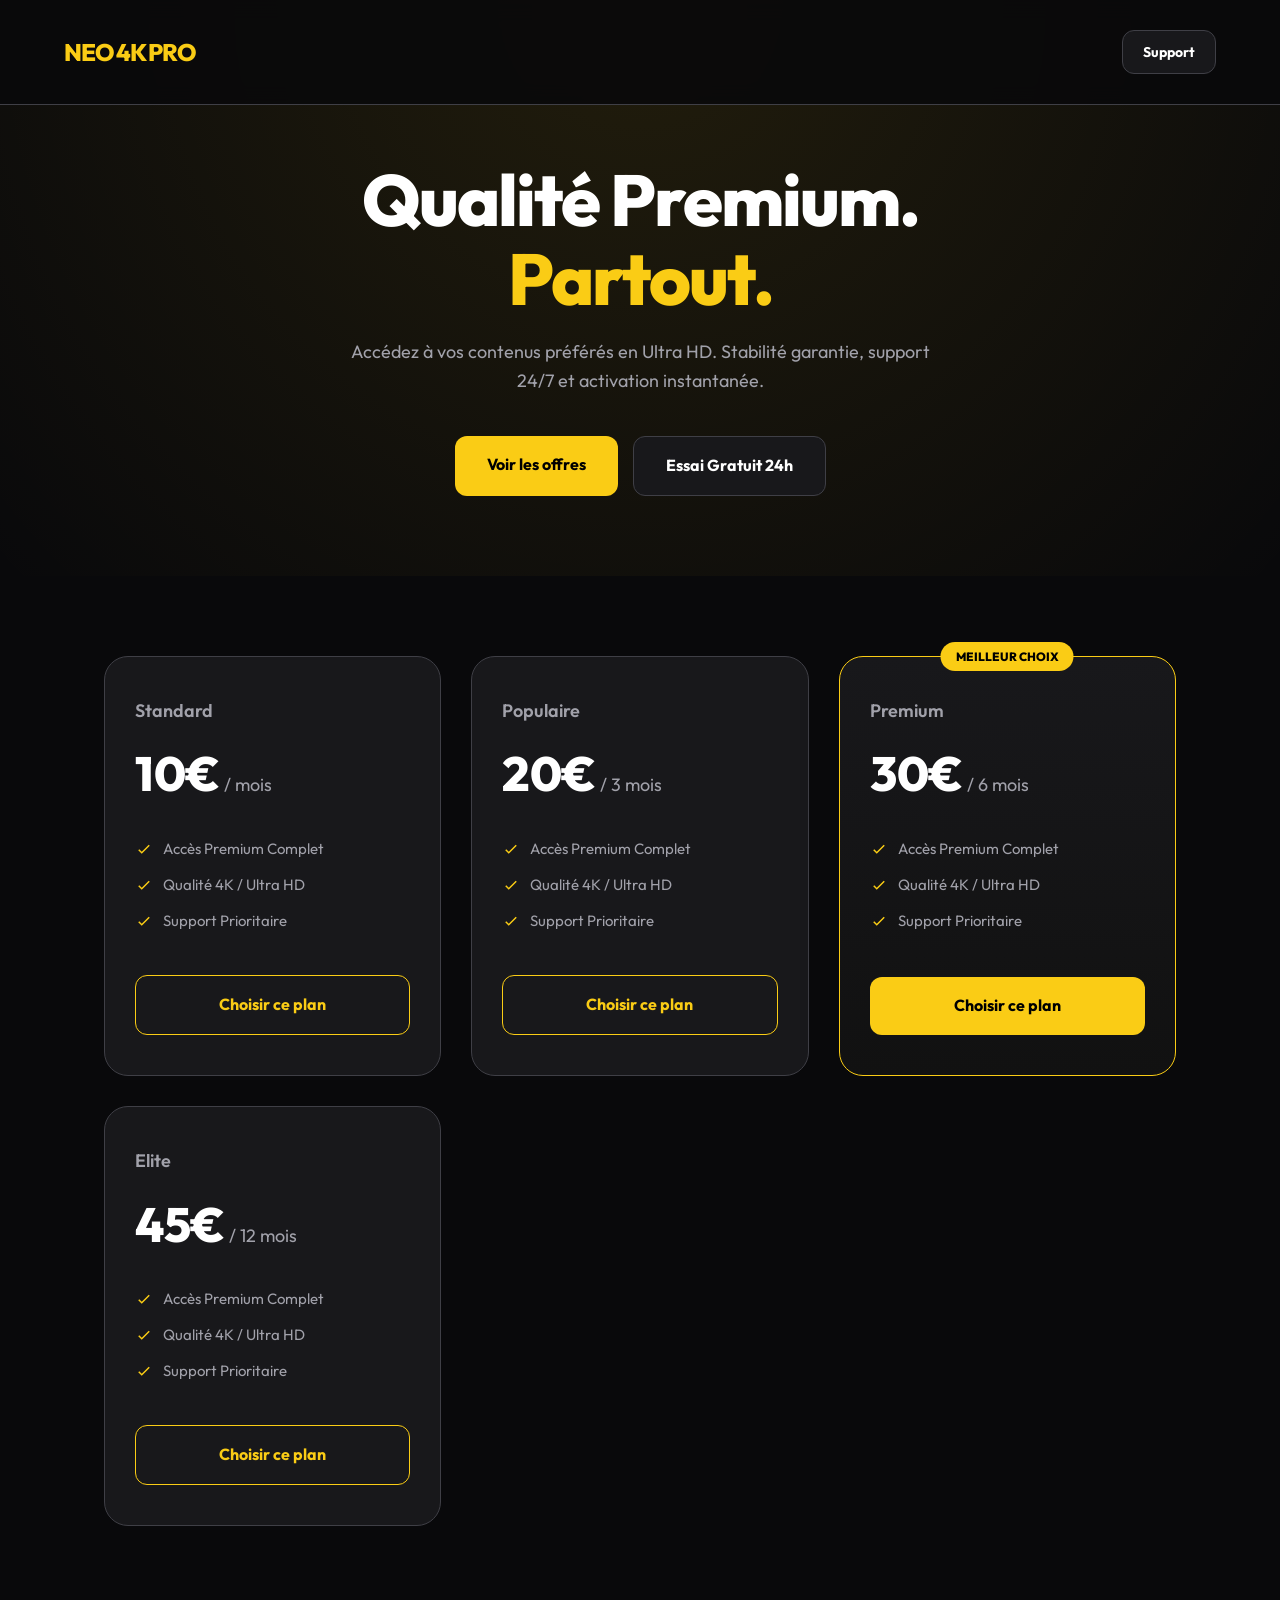
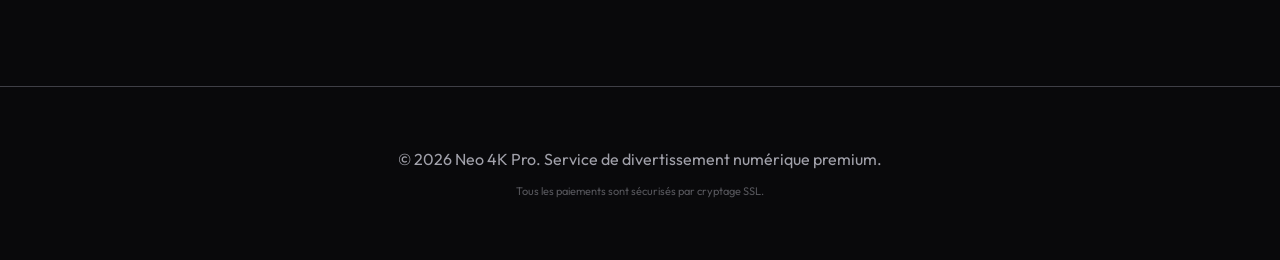
==== commit 8f5e3613: "New design & Stripe integration v2" ====
--- a/index.html
+++ b/index.html
@@ -3,7 +3,7 @@
 <head>
     <meta charset="UTF-8">
     <meta name="viewport" content="width=device-width, initial-scale=1.0">
-    <title>Neo 4K Pro — Streaming & Divertissement</title>
+    <title>Neo 4K Pro — Expérience Digitale Premium</title>
     <link href="https://fonts.googleapis.com/css2?family=Outfit:wght@400;500;600;700;800&display=swap" rel="stylesheet">
     <style>
         :root {
@@ -17,128 +17,115 @@
             --border: #3F3F46;
         }
         * { box-sizing: border-box; margin: 0; padding: 0; font-family: 'Outfit', sans-serif; }
-        body { background: var(--bg); color: var(--text); line-height: 1.6; }
-        header { background: rgba(9, 9, 11, 0.85); backdrop-filter: blur(10px); position: fixed; top: 0; left: 0; width: 100%; z-index: 100; border-bottom: 1px solid var(--border); }
-        .nav-container { max-width: 1200px; margin: 0 auto; padding: 20px; display: flex; justify-content: space-between; align-items: center; }
-        .logo { font-size: 24px; font-weight: 800; color: var(--primary); letter-spacing: -0.5px; }
-        .nav-links { display: flex; gap: 30px; align-items: center; }
-        .nav-links a { color: var(--text-dim); text-decoration: none; font-weight: 500; transition: .2s; }
-        .nav-links a:hover { color: var(--primary); }
-        .btn-header { background: var(--primary); color: #000; padding: 10px 20px; border-radius: 8px; font-weight: 700; text-decoration: none; transition: .2s; }
-        .btn-header:hover { background: var(--primary-hover); transform: translateY(-1px); }
-        .hero { padding: 160px 20px 80px; text-align: center; max-width: 900px; margin: 0 auto; }
-        .badge { display: inline-block; background: rgba(250, 204, 21, 0.1); color: var(--primary); padding: 6px 16px; border-radius: 50px; font-weight: 600; font-size: 14px; margin-bottom: 20px; border: 1px solid rgba(250, 204, 21, 0.2); }
-        h1 { font-size: clamp(36px, 5vw, 64px); font-weight: 800; letter-spacing: -1px; margin-bottom: 20px; }
-        h1 span { color: var(--primary); }
-        p.hero-desc { font-size: clamp(16px, 2vw, 20px); color: var(--text-dim); margin-bottom: 40px; max-width: 700px; margin-left: auto; margin-right: auto; }
-        .pricing { max-width: 1200px; margin: 0 auto; padding: 40px 20px 80px; }
-        .section-title { text-align: center; font-size: 36px; font-weight: 700; margin-bottom: 50px; }
-        .pricing-grid { display: grid; grid-template-columns: repeat(auto-fit, minmax(260px, 1fr)); gap: 30px; }
-        .price-card { background: var(--surface); border: 1px solid var(--border); border-radius: 20px; padding: 35px 30px; display: flex; flex-direction: column; position: relative; transition: .3s; }
-        .price-card.popular { border-color: var(--primary); background: linear-gradient(180deg, rgba(250, 204, 21, 0.05) 0%, var(--surface) 100%); }
-        .popular-badge { position: absolute; top: -12px; left: 50%; transform: translateX(-50%); background: var(--primary); color: #000; font-size: 12px; font-weight: 700; padding: 4px 12px; border-radius: 20px; }
-        .plan-name { font-size: 18px; font-weight: 600; color: var(--text-dim); margin-bottom: 10px; text-transform: uppercase; letter-spacing: 1px; }
-        .plan-price { font-size: 48px; font-weight: 800; color: var(--text); margin-bottom: 5px; }
-        .plan-price span { font-size: 18px; font-weight: 500; color: var(--text-dim); }
-        .plan-period { font-size: 14px; color: var(--primary); margin-bottom: 25px; font-weight: 600; }
-        .features-list { list-style: none; margin-bottom: 30px; flex-grow: 1; display: flex; flex-direction: column; gap: 12px; }
-        .features-list li { display: flex; align-items: center; gap: 10px; font-size: 15px; color: var(--text-dim); }
-        .features-list li::before { content: "✓"; color: var(--primary); font-weight: 700; }
-        .cta { background: var(--surface-2); color: var(--text); border: 1px solid var(--border); padding: 15px; border-radius: 12px; font-weight: 700; cursor: pointer; transition: .2s; width: 100%; text-align: center; text-decoration: none; display: block; }
-        .price-card.popular .cta { background: var(--primary); color: #000; border: none; }
-        .cta:hover { background: var(--primary); color: #000; border-color: var(--primary); transform: translateY(-2px); }
-        .trial-section { background: var(--surface); border: 1px solid var(--border); border-radius: 24px; padding: 50px 30px; margin-top: 80px; text-align: center; max-width: 800px; margin-left: auto; margin-right: auto; }
-        .trial-form { max-width: 450px; margin: 30px auto 0; display: flex; flex-direction: column; gap: 15px; }
-        .trial-btn { background: #25D366; color: #fff; padding: 16px; border-radius: 12px; font-weight: 700; border: none; cursor: pointer; font-size: 16px; transition: .2s; display: flex; align-items: center; justify-content: center; gap: 10px; text-decoration: none; }
-        .trial-btn:hover { background: #20ba5a; transform: translateY(-2px); }
-        footer { text-align: center; padding: 40px 20px; color: var(--text-dim); border-top: 1px solid var(--border); margin-top: 80px; }
+        body { background: var(--bg); color: var(--text); line-height: 1.6; overflow-x: hidden; }
+        
+        header { padding: 30px 5%; display: flex; justify-content: space-between; align-items: center; position: fixed; width: 100%; top: 0; background: rgba(9, 9, 11, 0.9); backdrop-filter: blur(10px); z-index: 1000; border-bottom: 1px solid var(--border); }
+        .logo { font-size: 24px; font-weight: 800; color: var(--primary); letter-spacing: -1px; }
+        
+        .hero { padding: 160px 5% 80px; text-align: center; background: radial-gradient(circle at top, rgba(250, 204, 21, 0.1), transparent); }
+        .hero h1 { font-size: clamp(40px, 8vw, 72px); font-weight: 800; line-height: 1.1; margin-bottom: 20px; letter-spacing: -2px; }
+        .hero p { font-size: 18px; color: var(--text-dim); max-width: 600px; margin: 0 auto 40px; }
+        
+        .cta-group { display: flex; gap: 15px; justify-content: center; flex-wrap: wrap; }
+        .btn { padding: 16px 32px; border-radius: 12px; font-weight: 700; text-decoration: none; transition: 0.3s; font-size: 16px; }
+        .btn-primary { background: var(--primary); color: #000; }
+        .btn-primary:hover { background: var(--primary-hover); transform: translateY(-2px); }
+        .btn-secondary { background: var(--surface); border: 1px solid var(--border); color: #fff; }
+        .btn-secondary:hover { background: var(--surface-2); transform: translateY(-2px); }
+        
+        .plans { padding: 80px 5%; display: grid; grid-template-columns: repeat(auto-fit, minmax(280px, 1fr)); gap: 30px; max-width: 1200px; margin: 0 auto; }
+        .plan-card { background: var(--surface); border: 1px solid var(--border); border-radius: 24px; padding: 40px 30px; transition: 0.3s; position: relative; display: flex; flex-direction: column; }
+        .plan-card:hover { border-color: var(--primary); transform: translateY(-10px); box-shadow: 0 20px 40px rgba(0,0,0,0.3); }
+        .plan-card.featured { border-color: var(--primary); background: linear-gradient(180deg, var(--surface), #111); }
+        .featured-badge { position: absolute; top: -15px; left: 50%; transform: translateX(-50%); background: var(--primary); color: #000; padding: 5px 15px; border-radius: 20px; font-size: 12px; font-weight: 800; text-transform: uppercase; }
+        
+        .plan-name { font-size: 18px; font-weight: 600; color: var(--text-dim); margin-bottom: 10px; }
+        .plan-price { font-size: 48px; font-weight: 800; margin-bottom: 25px; }
+        .plan-price span { font-size: 18px; color: var(--text-dim); font-weight: 400; }
+        
+        .features { list-style: none; margin-bottom: 30px; flex-grow: 1; }
+        .features li { display: flex; align-items: center; gap: 10px; margin-bottom: 12px; font-size: 15px; color: var(--text-dim); }
+        .features li svg { color: var(--primary); }
+        
+        .plan-btn { width: 100%; text-align: center; padding: 16px; border-radius: 12px; font-weight: 700; text-decoration: none; transition: 0.3s; margin-top: auto; }
+        .plan-btn-outline { border: 1px solid var(--primary); color: var(--primary); }
+        .plan-btn-outline:hover { background: var(--primary); color: #000; }
+        .plan-btn-fill { background: var(--primary); color: #000; }
+        .plan-btn-fill:hover { background: var(--primary-hover); }
+        
+        footer { text-align: center; padding: 60px 5%; color: var(--text-dim); border-top: 1px solid var(--border); margin-top: 80px; }
+        
         @media (max-width: 768px) {
-            .nav-links { gap: 15px; }
+            .hero h1 { font-size: 48px; }
+            header { padding: 20px 5%; }
         }
     </style>
 </head>
 <body>
     <header>
-        <div class="nav-container">
-            <div class="logo">NEO 4K PRO</div>
-            <div class="nav-links">
-                <a href="#plans">Tarifs</a>
-                <a href="#test">Test Gratuit</a>
-                <a href="#plans" class="btn-header">S'abonner</a>
-            </div>
-        </div>
+        <div class="logo">NEO 4K PRO</div>
+        <a href="https://wa.me/213564653328" class="btn btn-secondary" style="padding: 10px 20px; font-size: 14px;">Support</a>
     </header>
 
     <section class="hero">
-        <div class="badge">⚡ Service Numérique HD & 4K</div>
-        <h1>Le Streaming <span>Nouvelle Génération</span></h1>
-        <p class="hero-desc">Accédez à l'ensemble de notre catalogue de divertissement en haute définition avec une fluidité exceptionnelle.</p>
-    </section>
-
-    <section id="plans" class="pricing">
-        <h2 class="section-title">Choisissez votre abonnement</h2>
-        <div class="pricing-grid">
-            <div class="price-card">
-                <div class="plan-name">1 Mois</div>
-                <div class="plan-price">10 €</div>
-                <div class="plan-period">Accès complet</div>
-                <ul class="features-list">
-                    <li>Qualité HD / 4K / 8K</li>
-                    <li>Accès Premium & Catalogue Complet</li>
-                    <li>Support 24/7</li>
-                </ul>
-                <a class="cta" href="paiement.html?plan=1mois&label=1%20Mois%20%E2%80%94%2010%20%E2%82%AC">Choisir ce plan</a>
-            </div>
-            <div class="price-card">
-                <div class="plan-name">3 Mois</div>
-                <div class="plan-price">20 €</div>
-                <div class="plan-period">Soit 6.66€ / mois</div>
-                <ul class="features-list">
-                    <li>Qualité HD / 4K / 8K</li>
-                    <li>Accès Premium & Catalogue Complet</li>
-                    <li>Support 24/7</li>
-                </ul>
-                <a class="cta" href="paiement.html?plan=3mois&label=3%20Mois%20%E2%80%94%2020%20%E2%82%AC">Choisir ce plan</a>
-            </div>
-            <div class="price-card popular">
-                <div class="popular-badge">Populaire</div>
-                <div class="plan-name">6 Mois</div>
-                <div class="plan-price">30 €</div>
-                <div class="plan-period">Soit 5€ / mois</div>
-                <ul class="features-list">
-                    <li>Qualité HD / 4K / 8K</li>
-                    <li>Accès Premium & Catalogue Complet</li>
-                    <li>Support 24/7</li>
-                </ul>
-                <a class="cta" href="paiement.html?plan=6mois&label=6%20Mois%20%E2%80%94%2030%20%E2%82%AC">Choisir ce plan</a>
-            </div>
-            <div class="price-card">
-                <div class="plan-name">12 Mois</div>
-                <div class="plan-price">45 €</div>
-                <div class="plan-period">Soit 3.75€ / mois</div>
-                <ul class="features-list">
-                    <li>Qualité HD / 4K / 8K</li>
-                    <li>Accès Premium & Catalogue Complet</li>
-                    <li>Support Prioritaire</li>
-                </ul>
-                <a class="cta" href="paiement.html?plan=12mois&label=12%20Mois%20%E2%80%94%2045%20%E2%82%AC">Choisir ce plan</a>
-            </div>
+        <h1>Qualité Premium.<br><span style="color: var(--primary);">Partout.</span></h1>
+        <p>Accédez à vos contenus préférés en Ultra HD. Stabilité garantie, support 24/7 et activation instantanée.</p>
+        <div class="cta-group">
+            <a href="#tarifs" class="btn btn-primary">Voir les offres</a>
+            <a href="https://wa.me/213564653328?text=Bonjour, je souhaite tester le service gratuitement pendant 24h." class="btn btn-secondary">Essai Gratuit 24h</a>
         </div>
     </section>
 
-    <section id="test" class="trial-section">
-        <h2 style="font-size: 28px; margin-bottom: 10px;">Essai Gratuit 24h</h2>
-        <p style="color: var(--text-dim);">Obtenez votre test instantanément sur notre WhatsApp.</p>
-        <div class="trial-form">
-            <a href="https://wa.me/213564653328?text=Bonjour,%20je%20souhaite%20obtenir%20mon%20essai%20gratuit%20de%2024h%20Neo%204K%20Pro." target="_blank" class="trial-btn">
-                <svg width="24" height="24" fill="currentColor" viewBox="0 0 24 24"><path d="M.057 24l1.687-6.163c-1.041-1.804-1.588-3.849-1.587-5.946.003-6.556 5.338-11.891 11.893-11.891 3.181.001 6.167 1.24 8.413 3.488 2.245 2.248 3.481 5.236 3.48 8.414-.003 6.557-5.338 11.892-11.893 11.892-1.99-.001-3.951-.5-5.688-1.448l-6.305 1.654zm6.597-3.807c1.676.995 3.276 1.591 5.392 1.592 5.448 0 9.886-4.434 9.889-9.885.002-5.462-4.415-9.89-9.881-9.892-5.452 0-9.887 4.434-9.889 9.884-.001 2.225.651 3.891 1.746 5.634l-.999 3.648 3.742-.981zm11.387-5.464c-.074-.124-.272-.198-.57-.347-.297-.149-1.758-.868-2.031-.967-.272-.099-.47-.149-.669.149-.198.297-.768.967-.941 1.165-.173.198-.347.223-.644.074-.297-.149-1.255-.462-2.39-1.475-.883-.788-1.48-1.761-1.653-2.059-.173-.297-.018-.458.13-.606.134-.133.297-.347.446-.521.151-.172.2-.296.3-.495.099-.198.05-.372-.025-.521-.075-.148-.669-1.611-.916-2.206-.242-.579-.487-.501-.669-.51l-.57-.01c-.198 0-.52.074-.792.372s-1.04 1.016-1.04 2.479 1.065 2.876 1.213 3.074c.149.198 2.095 3.2 5.076 4.487.709.306 1.263.489 1.694.626.712.226 1.36.194 1.872.118.571-.085 1.758-.719 2.006-1.413.248-.695.248-1.29.173-1.414z"/></svg>
-                Discuter sur WhatsApp
-            </a>
+    <section class="plans" id="tarifs">
+        <div class="plan-card">
+            <div class="plan-name">Standard</div>
+            <div class="plan-price">10€<span> / mois</span></div>
+            <ul class="features">
+                <li><svg width="18" height="18" fill="none" stroke="currentColor" stroke-width="2" viewBox="0 0 24 24"><path d="M5 13l4 4L19 7"></path></svg> Accès Premium Complet</li>
+                <li><svg width="18" height="18" fill="none" stroke="currentColor" stroke-width="2" viewBox="0 0 24 24"><path d="M5 13l4 4L19 7"></path></svg> Qualité 4K / Ultra HD</li>
+                <li><svg width="18" height="18" fill="none" stroke="currentColor" stroke-width="2" viewBox="0 0 24 24"><path d="M5 13l4 4L19 7"></path></svg> Support Prioritaire</li>
+            </ul>
+            <a href="paiement.html?plan=1mois&label=Plan 1 Mois" class="plan-btn plan-btn-outline">Choisir ce plan</a>
+        </div>
+
+        <div class="plan-card">
+            <div class="plan-name">Populaire</div>
+            <div class="plan-price">20€<span> / 3 mois</span></div>
+            <ul class="features">
+                <li><svg width="18" height="18" fill="none" stroke="currentColor" stroke-width="2" viewBox="0 0 24 24"><path d="M5 13l4 4L19 7"></path></svg> Accès Premium Complet</li>
+                <li><svg width="18" height="18" fill="none" stroke="currentColor" stroke-width="2" viewBox="0 0 24 24"><path d="M5 13l4 4L19 7"></path></svg> Qualité 4K / Ultra HD</li>
+                <li><svg width="18" height="18" fill="none" stroke="currentColor" stroke-width="2" viewBox="0 0 24 24"><path d="M5 13l4 4L19 7"></path></svg> Support Prioritaire</li>
+            </ul>
+            <a href="paiement.html?plan=3mois&label=Plan 3 Mois" class="plan-btn plan-btn-outline">Choisir ce plan</a>
+        </div>
+
+        <div class="plan-card featured">
+            <div class="featured-badge">Meilleur Choix</div>
+            <div class="plan-name">Premium</div>
+            <div class="plan-price">30€<span> / 6 mois</span></div>
+            <ul class="features">
+                <li><svg width="18" height="18" fill="none" stroke="currentColor" stroke-width="2" viewBox="0 0 24 24"><path d="M5 13l4 4L19 7"></path></svg> Accès Premium Complet</li>
+                <li><svg width="18" height="18" fill="none" stroke="currentColor" stroke-width="2" viewBox="0 0 24 24"><path d="M5 13l4 4L19 7"></path></svg> Qualité 4K / Ultra HD</li>
+                <li><svg width="18" height="18" fill="none" stroke="currentColor" stroke-width="2" viewBox="0 0 24 24"><path d="M5 13l4 4L19 7"></path></svg> Support Prioritaire</li>
+            </ul>
+            <a href="paiement.html?plan=6mois&label=Plan 6 Mois" class="plan-btn plan-btn-fill">Choisir ce plan</a>
+        </div>
+
+        <div class="plan-card">
+            <div class="plan-name">Elite</div>
+            <div class="plan-price">45€<span> / 12 mois</span></div>
+            <ul class="features">
+                <li><svg width="18" height="18" fill="none" stroke="currentColor" stroke-width="2" viewBox="0 0 24 24"><path d="M5 13l4 4L19 7"></path></svg> Accès Premium Complet</li>
+                <li><svg width="18" height="18" fill="none" stroke="currentColor" stroke-width="2" viewBox="0 0 24 24"><path d="M5 13l4 4L19 7"></path></svg> Qualité 4K / Ultra HD</li>
+                <li><svg width="18" height="18" fill="none" stroke="currentColor" stroke-width="2" viewBox="0 0 24 24"><path d="M5 13l4 4L19 7"></path></svg> Support Prioritaire</li>
+            </ul>
+            <a href="paiement.html?plan=12mois&label=Plan 12 Mois" class="plan-btn plan-btn-outline">Choisir ce plan</a>
         </div>
     </section>
 
     <footer>
-        <p>&copy; 2026 Neo 4K Pro. Tous droits réservés.</p>
+        <p>&copy; 2026 Neo 4K Pro. Service de divertissement numérique premium.</p>
+        <p style="font-size: 11px; margin-top: 10px; opacity: 0.5;">Tous les paiements sont sécurisés par cryptage SSL.</p>
     </footer>
 </body>
 </html>
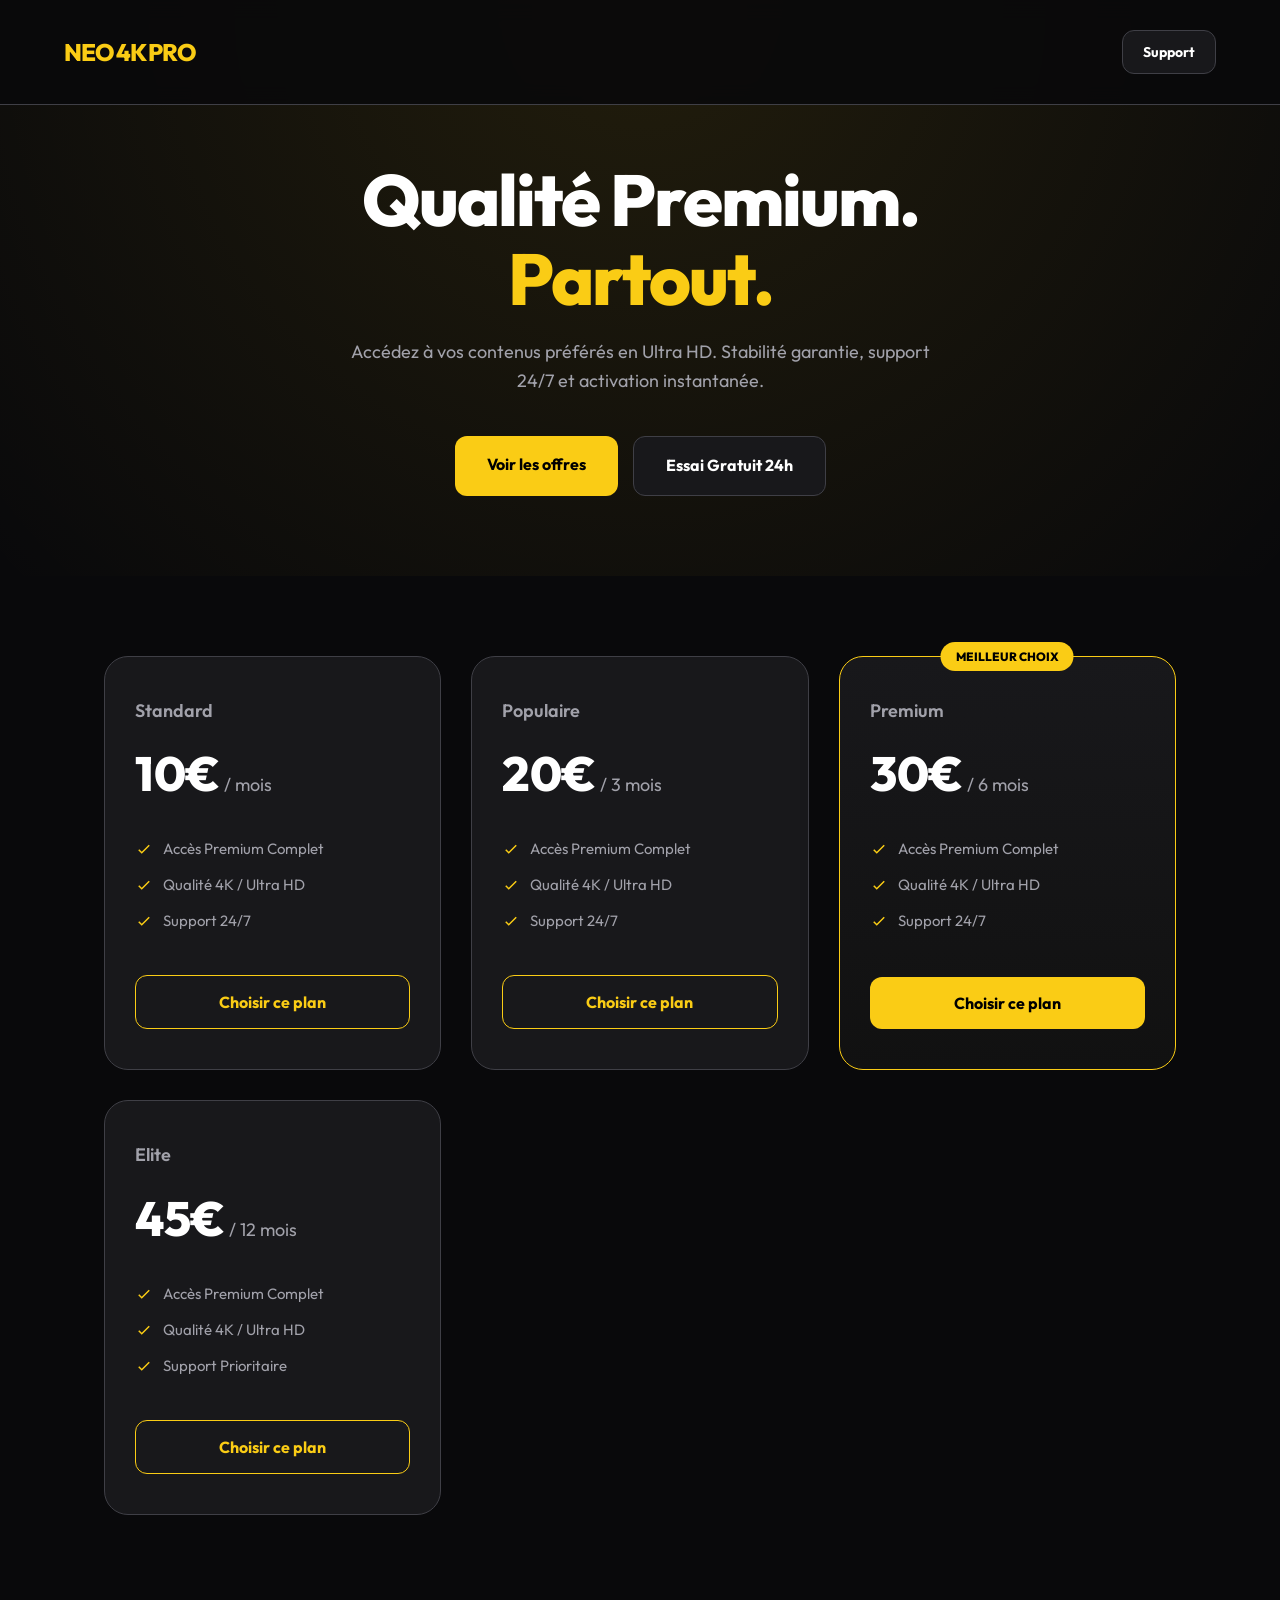
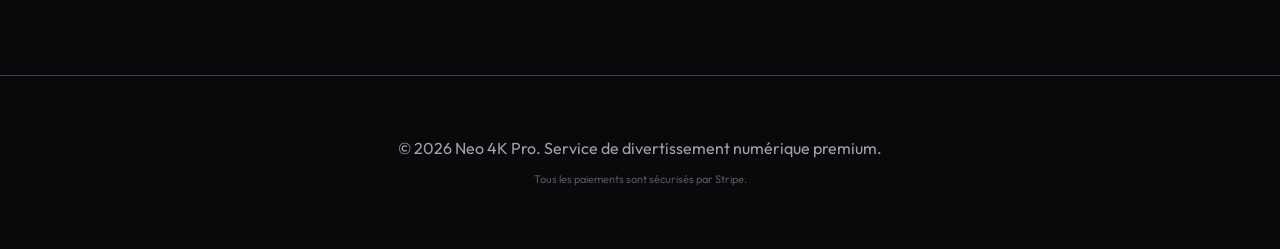
==== commit 7653365c: "Direct Stripe checkout & new design" ====
--- a/index.html
+++ b/index.html
@@ -27,7 +27,7 @@
         .hero p { font-size: 18px; color: var(--text-dim); max-width: 600px; margin: 0 auto 40px; }
         
         .cta-group { display: flex; gap: 15px; justify-content: center; flex-wrap: wrap; }
-        .btn { padding: 16px 32px; border-radius: 12px; font-weight: 700; text-decoration: none; transition: 0.3s; font-size: 16px; }
+        .btn { padding: 16px 32px; border-radius: 12px; font-weight: 700; text-decoration: none; transition: 0.3s; font-size: 16px; cursor: pointer; border: none; }
         .btn-primary { background: var(--primary); color: #000; }
         .btn-primary:hover { background: var(--primary-hover); transform: translateY(-2px); }
         .btn-secondary { background: var(--surface); border: 1px solid var(--border); color: #fff; }
@@ -47,14 +47,18 @@
         .features li { display: flex; align-items: center; gap: 10px; margin-bottom: 12px; font-size: 15px; color: var(--text-dim); }
         .features li svg { color: var(--primary); }
         
-        .plan-btn { width: 100%; text-align: center; padding: 16px; border-radius: 12px; font-weight: 700; text-decoration: none; transition: 0.3s; margin-top: auto; }
-        .plan-btn-outline { border: 1px solid var(--primary); color: var(--primary); }
+        .plan-btn { width: 100%; text-align: center; padding: 16px; border-radius: 12px; font-weight: 700; text-decoration: none; transition: 0.3s; margin-top: auto; cursor: pointer; border: none; font-size: 16px; }
+        .plan-btn-outline { border: 1px solid var(--primary); background: transparent; color: var(--primary); }
         .plan-btn-outline:hover { background: var(--primary); color: #000; }
         .plan-btn-fill { background: var(--primary); color: #000; }
         .plan-btn-fill:hover { background: var(--primary-hover); }
         
         footer { text-align: center; padding: 60px 5%; color: var(--text-dim); border-top: 1px solid var(--border); margin-top: 80px; }
         
+        .loading-overlay { display: none; position: fixed; top: 0; left: 0; width: 100%; height: 100%; background: rgba(0,0,0,0.8); z-index: 9999; justify-content: center; align-items: center; flex-direction: column; }
+        .spinner { width: 50px; height: 50px; border: 5px solid var(--surface-2); border-top-color: var(--primary); border-radius: 50%; animation: spin 1s linear infinite; margin-bottom: 20px; }
+        @keyframes spin { to { transform: rotate(360deg); } }
+
         @media (max-width: 768px) {
             .hero h1 { font-size: 48px; }
             header { padding: 20px 5%; }
@@ -62,6 +66,11 @@
     </style>
 </head>
 <body>
+    <div class="loading-overlay" id="loadingOverlay">
+        <div class="spinner"></div>
+        <p>Redirection vers le paiement sécurisé...</p>
+    </div>
+
     <header>
         <div class="logo">NEO 4K PRO</div>
         <a href="https://wa.me/213564653328" class="btn btn-secondary" style="padding: 10px 20px; font-size: 14px;">Support</a>
@@ -83,9 +92,9 @@
             <ul class="features">
                 <li><svg width="18" height="18" fill="none" stroke="currentColor" stroke-width="2" viewBox="0 0 24 24"><path d="M5 13l4 4L19 7"></path></svg> Accès Premium Complet</li>
                 <li><svg width="18" height="18" fill="none" stroke="currentColor" stroke-width="2" viewBox="0 0 24 24"><path d="M5 13l4 4L19 7"></path></svg> Qualité 4K / Ultra HD</li>
-                <li><svg width="18" height="18" fill="none" stroke="currentColor" stroke-width="2" viewBox="0 0 24 24"><path d="M5 13l4 4L19 7"></path></svg> Support Prioritaire</li>
+                <li><svg width="18" height="18" fill="none" stroke="currentColor" stroke-width="2" viewBox="0 0 24 24"><path d="M5 13l4 4L19 7"></path></svg> Support 24/7</li>
             </ul>
-            <a href="paiement.html?plan=1mois&label=Plan 1 Mois" class="plan-btn plan-btn-outline">Choisir ce plan</a>
+            <button onclick="checkout('1mois')" class="plan-btn plan-btn-outline">Choisir ce plan</button>
         </div>
 
         <div class="plan-card">
@@ -94,9 +103,9 @@
             <ul class="features">
                 <li><svg width="18" height="18" fill="none" stroke="currentColor" stroke-width="2" viewBox="0 0 24 24"><path d="M5 13l4 4L19 7"></path></svg> Accès Premium Complet</li>
                 <li><svg width="18" height="18" fill="none" stroke="currentColor" stroke-width="2" viewBox="0 0 24 24"><path d="M5 13l4 4L19 7"></path></svg> Qualité 4K / Ultra HD</li>
-                <li><svg width="18" height="18" fill="none" stroke="currentColor" stroke-width="2" viewBox="0 0 24 24"><path d="M5 13l4 4L19 7"></path></svg> Support Prioritaire</li>
+                <li><svg width="18" height="18" fill="none" stroke="currentColor" stroke-width="2" viewBox="0 0 24 24"><path d="M5 13l4 4L19 7"></path></svg> Support 24/7</li>
             </ul>
-            <a href="paiement.html?plan=3mois&label=Plan 3 Mois" class="plan-btn plan-btn-outline">Choisir ce plan</a>
+            <button onclick="checkout('3mois')" class="plan-btn plan-btn-outline">Choisir ce plan</button>
         </div>
 
         <div class="plan-card featured">
@@ -106,9 +115,9 @@
             <ul class="features">
                 <li><svg width="18" height="18" fill="none" stroke="currentColor" stroke-width="2" viewBox="0 0 24 24"><path d="M5 13l4 4L19 7"></path></svg> Accès Premium Complet</li>
                 <li><svg width="18" height="18" fill="none" stroke="currentColor" stroke-width="2" viewBox="0 0 24 24"><path d="M5 13l4 4L19 7"></path></svg> Qualité 4K / Ultra HD</li>
-                <li><svg width="18" height="18" fill="none" stroke="currentColor" stroke-width="2" viewBox="0 0 24 24"><path d="M5 13l4 4L19 7"></path></svg> Support Prioritaire</li>
+                <li><svg width="18" height="18" fill="none" stroke="currentColor" stroke-width="2" viewBox="0 0 24 24"><path d="M5 13l4 4L19 7"></path></svg> Support 24/7</li>
             </ul>
-            <a href="paiement.html?plan=6mois&label=Plan 6 Mois" class="plan-btn plan-btn-fill">Choisir ce plan</a>
+            <button onclick="checkout('6mois')" class="plan-btn plan-btn-fill">Choisir ce plan</button>
         </div>
 
         <div class="plan-card">
@@ -119,13 +128,39 @@
                 <li><svg width="18" height="18" fill="none" stroke="currentColor" stroke-width="2" viewBox="0 0 24 24"><path d="M5 13l4 4L19 7"></path></svg> Qualité 4K / Ultra HD</li>
                 <li><svg width="18" height="18" fill="none" stroke="currentColor" stroke-width="2" viewBox="0 0 24 24"><path d="M5 13l4 4L19 7"></path></svg> Support Prioritaire</li>
             </ul>
-            <a href="paiement.html?plan=12mois&label=Plan 12 Mois" class="plan-btn plan-btn-outline">Choisir ce plan</a>
+            <button onclick="checkout('12mois')" class="plan-btn plan-btn-outline">Choisir ce plan</button>
         </div>
     </section>
 
     <footer>
         <p>&copy; 2026 Neo 4K Pro. Service de divertissement numérique premium.</p>
-        <p style="font-size: 11px; margin-top: 10px; opacity: 0.5;">Tous les paiements sont sécurisés par cryptage SSL.</p>
+        <p style="font-size: 11px; margin-top: 10px; opacity: 0.5;">Tous les paiements sont sécurisés par Stripe.</p>
     </footer>
+
+    <script>
+        async function checkout(planId) {
+            const overlay = document.getElementById('loadingOverlay');
+            overlay.style.display = 'flex';
+            
+            try {
+                const response = await fetch('https://neo4k-final.onrender.com/create-checkout-session', {
+                    method: 'POST',
+                    headers: { 'Content-Type': 'application/json' },
+                    body: JSON.stringify({ planId: planId })
+                });
+                const session = await response.json();
+                if (session.url) {
+                    window.location.href = session.url;
+                } else {
+                    alert("Erreur: " + (session.error || "Impossible de créer la session"));
+                    overlay.style.display = 'none';
+                }
+            } catch (err) {
+                console.error(err);
+                alert("Erreur de connexion au serveur.");
+                overlay.style.display = 'none';
+            }
+        }
+    </script>
 </body>
 </html>
